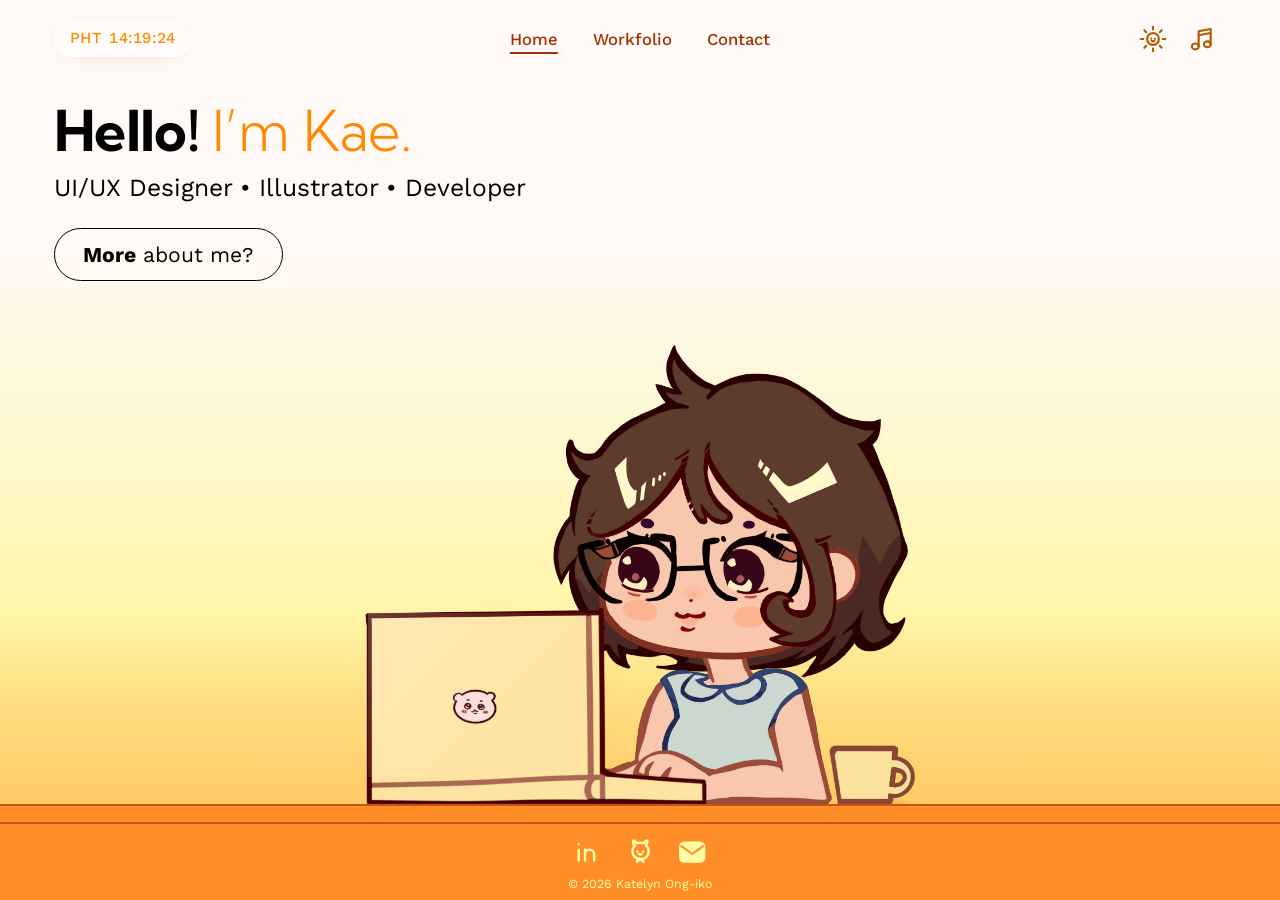
==== index.html @ 73357346 "moved files to main branch" ====
<!DOCTYPE html>
<html lang="en">
<head>
  <meta charset="utf-8">
  <meta name="viewport" content="width=device-width, initial-scale=1, viewport-fit=cover">
  <title>kae's tambayan</title>
  <link rel="icon" href="data:image/svg+xml,%3Csvg xmlns='http://www.w3.org/2000/svg' viewBox='0 0 100 100'%3E%3Ctext y='.9em' font-size='90'%3E☕%3C/text%3E%3C/svg%3E">

  <link rel="preconnect" href="https://fonts.googleapis.com">
  <link rel="preconnect" href="https://fonts.gstatic.com" crossorigin>
  <link href="https://fonts.googleapis.com/css2?family=Kumbh+Sans:wght@300;400;600;700;800&family=Work+Sans:wght@300;400;500;700&display=swap" rel="stylesheet">
  <link rel="stylesheet" href="css/styles.css">

  <!-- Apply the saved (or system) theme and the current page before first paint to avoid a flash. -->
  <script>
    (function () {
      var root = document.documentElement, theme = null;
      try { theme = localStorage.getItem('theme'); } catch (e) {}
      if (!theme) theme = matchMedia('(prefers-color-scheme: dark)').matches ? 'dark' : 'light';
      root.dataset.theme = theme;
      root.dataset.page = location.hash === '#workfolio' ? 'workfolio' : location.hash === '#contact' ? 'contact' : 'home';
      root.classList.add('is-loading');
    })();
  </script>
  <noscript><style>.loader { display: none !important; } html.is-loading { overflow: auto !important; }</style></noscript>
</head>
<body>
  <!-- Loading screen: pure HTML/CSS so it shows instantly; js/loader.js fades it out once the artwork is ready -->
  <div class="loader" role="status" aria-live="polite" aria-label="Loading">
    <div class="loader__cup">
      <span class="loader__steam loader__steam--1"></span><span class="loader__steam loader__steam--2"></span><span class="loader__steam loader__steam--3"></span>
      <img src="imgs/cup.webp" alt="" width="300" height="207" draggable="false">
    </div>
    <p class="loader__text">Brewing Kae’s corner<span class="loader__dots"><i>.</i><i>.</i><i>.</i></span></p>
    <div class="loader__bar"><span></span></div>
  </div>

  <!-- Page backgrounds: cross-faded when the page changes -->
  <div class="bg" aria-hidden="true"><div class="bg__home"></div><div class="bg__work"></div></div>

  <!-- Fixed header: same position on every page, only its colours change -->
  <header class="site-header">
    <div class="tz-pill" role="timer" aria-label="Philippine time">
      <span>PHT</span> <time data-pht-clock>00:00:00</time>
    </div>

    <nav class="nav" aria-label="Primary">
      <a href="#home" data-route="home">Home</a>
      <a href="#workfolio" data-route="workfolio">Workfolio</a>
      <a href="#contact" data-route="contact">Contact</a>
    </nav>

    <div class="controls">
      <button class="icon-button theme-toggle" type="button" aria-label="Switch to dark mode">
        <svg class="icon icon--sun" viewBox="0 0 24 24" aria-hidden="true"><circle cx="12" cy="12" r="4.4"/><path d="M12 2.8v2M12 19.2v2M2.8 12h2M19.2 12h2M5.5 5.5l1.4 1.4M17.1 17.1l1.4 1.4M5.5 18.5l1.4-1.4M17.1 6.9l1.4-1.4"/><path d="M10.6 11.6v.1M13.4 11.6v.1M10.9 13.3q1.1.9 2.2 0"/></svg>
        <svg class="icon icon--moon" viewBox="0 0 24 24" aria-hidden="true"><path d="M19.6 14.6A8.2 8.2 0 0 1 9.4 4.4a8.2 8.2 0 1 0 10.2 10.2z"/><path d="M17.4 4.2v2.4M16.2 5.4h2.4M20.2 8.8v1.6M19.4 9.6H21"/></svg>
      </button>
      <button class="icon-button sound-toggle" type="button" aria-pressed="true" aria-label="Mute sound">
        <svg class="icon icon--sound-on" viewBox="0 0 24 24" aria-hidden="true"><path d="M9.5 17.5V6.2l9-1.7v11"/><ellipse cx="7" cy="17.6" rx="2.6" ry="2.2"/><ellipse cx="16" cy="16" rx="2.6" ry="2.2"/><path d="m9.5 9.2 9-1.7"/></svg>
        <svg class="icon icon--sound-off" viewBox="0 0 24 24" aria-hidden="true"><path d="M9.5 17.5V6.2l9-1.7v11"/><ellipse cx="7" cy="17.6" rx="2.6" ry="2.2"/><ellipse cx="16" cy="16" rx="2.6" ry="2.2"/><path d="m9.5 9.2 9-1.7"/><path d="m3 3.2 18 17.6"/></svg>
      </button>
    </div>
  </header>

  <main>
    <!-- HOME -->
    <section class="view view--home" data-view="home" aria-label="Home">
      <div class="hero-ambient" aria-hidden="true"><div class="hero-ambient__stars"></div></div>

      <div class="hero">
        <h1><strong>Hello!</strong> <span class="hero__name">I’m Kae.</span></h1>
        <p class="hero__subtitle">UI/UX Designer • Illustrator • Developer</p>
        <button class="btn-outline" type="button"><strong>More</strong> about me?</button><!-- opens the popup (js/about.js, text in js/data/about.js) -->
      </div>

      <!-- CONTACT: shares the Home scene. The character slides to the right and the sticky note appears. -->
      <div class="contact">
        <h1 class="contact__title">Let’s Connect!</h1>
        <p class="contact__lead">Say hello or share an idea! Whether it’s feedback, a collaboration, or just a friendly hello, I’d love to hear from you.</p>

        <form class="note" novalidate aria-label="Contact form">
          <span class="note__fold" aria-hidden="true"></span>
          <div class="note__fields">
            <label for="contact-name">Name</label>
            <input id="contact-name" name="name" type="text" placeholder="Your Name" autocomplete="name" maxlength="80" required aria-describedby="err-name">
            <p class="note__error" id="err-name" data-error-for="name" role="alert"></p>

            <label for="contact-email">Email</label>
            <input id="contact-email" name="email" type="email" placeholder="Your Email" autocomplete="email" maxlength="120" required aria-describedby="err-email">
            <p class="note__error" id="err-email" data-error-for="email" role="alert"></p>

            <label for="contact-message">Message</label>
            <textarea id="contact-message" name="message" rows="4" placeholder="Type your message here..." maxlength="2000" required aria-describedby="err-message"></textarea>
            <p class="note__error" id="err-message" data-error-for="message" role="alert"></p>

            <!-- Honeypot: invisible to people; bots fill it in and are rejected on the server -->
            <div class="note__trap" aria-hidden="true"><label>Website <input name="website" type="text" tabindex="-1" autocomplete="off"></label></div>

            <div class="note__captcha" aria-label="CAPTCHA"></div>
            <button class="note__send" type="submit" aria-label="Send message to email"><span>SEND</span></button>
            <p class="note__status" role="status" aria-live="polite"></p>
          </div>
          <div class="note__thanks" role="status">
            <svg class="icon" viewBox="0 0 24 24" aria-hidden="true"><path d="M12 20.5s-7.5-4.4-7.5-10A4.3 4.3 0 0 1 12 7.8a4.3 4.3 0 0 1 7.5 2.7c0 5.6-7.5 10-7.5 10z"/></svg>
            <p><strong>Message sent!</strong><br>Thank you, I’ll get back to you soon.</p>
            <button class="note__again" type="button">Send another</button>
          </div>
        </form>
      </div>

      <div class="stage">
        <!-- Character scene: every layer shares the artwork's coordinate space (--x, --y, --w are % of the scene). -->
        <div class="scene" data-activity="active" data-key="down">
        <img class="layer layer--back-hair" src="imgs/back-hair.webp" alt="" width="1240" height="1182" draggable="false" style="--x:34.132%;--y:0.000%;--w:64.617%">
        <div class="scene__glow" aria-hidden="true"></div>
        <div class="cup-shadow" aria-hidden="true" style="--x:84.367%;--w:15.633%"></div>
        <img class="layer layer--body-typing" src="imgs/body-typing.webp" alt="" width="867" height="588" draggable="false" style="--x:39.760%;--y:63.296%;--w:45.180%">
        <img class="layer layer--body-idle" src="imgs/body-idle.webp" alt="" width="867" height="588" draggable="false" style="--x:39.760%;--y:63.296%;--w:45.180%">
        <img class="layer layer--laptop" src="imgs/laptop.webp" alt="" width="1192" height="687" draggable="false" style="--x:0.000%;--y:57.116%;--w:62.116%">
        <div class="scene__screen" aria-hidden="true"></div>
        <img class="layer layer--cup" src="imgs/cup.webp" alt="" width="300" height="207" draggable="false" style="--x:84.367%;--y:87.079%;--w:15.633%">
        <img class="layer layer--head-base" src="imgs/head-base.webp" alt="" width="908" height="789" draggable="false" style="--x:42.574%;--y:19.288%;--w:47.316%">
        <img class="layer layer--blush" src="imgs/blush.webp" alt="" width="505" height="159" draggable="false" style="--x:46.639%;--y:51.561%;--w:26.316%">
        <img class="layer layer--pupils" src="imgs/pupils.webp" alt="" width="531" height="180" draggable="false" style="--x:45.753%;--y:43.258%;--w:27.671%">
        <img class="layer layer--pupil-cover" src="imgs/pupil-cover.webp" alt="" width="644" height="275" draggable="false" style="--x:44.085%;--y:38.764%;--w:33.559%">
        <img class="layer layer--lower-lash-left" src="imgs/lower-lash-left.webp" alt="" width="114" height="46" draggable="false" style="--x:46.535%;--y:51.873%;--w:5.941%">
        <img class="layer layer--lower-lash-right" src="imgs/lower-lash-right.webp" alt="" width="117" height="42" draggable="false" style="--x:67.379%;--y:52.747%;--w:6.097%">
        <img class="layer layer--eyelash-left" src="imgs/eyelash-left.webp" alt="" width="317" height="159" draggable="false" style="--x:40.177%;--y:40.200%;--w:16.519%">
        <img class="layer layer--eyelash-right" src="imgs/eyelash-right.webp" alt="" width="318" height="158" draggable="false" style="--x:64.148%;--y:40.262%;--w:16.571%">
        <img class="layer layer--glasses" src="imgs/glasses.webp" alt="" width="786" height="248" draggable="false" style="--x:38.562%;--y:40.886%;--w:40.959%">
        <img class="layer layer--nose" src="imgs/nose.webp" alt="" width="13" height="11" draggable="false" style="--x:58.885%;--y:55.243%;--w:0.677%">
        <img class="layer layer--mouth-closed" src="imgs/mouth-closed.webp" alt="" width="113" height="73" draggable="false" style="--x:56.071%;--y:57.990%;--w:5.888%">
        <img class="layer layer--mouth-open" src="imgs/mouth-open.webp" alt="" width="113" height="73" draggable="false" style="--x:56.071%;--y:57.990%;--w:5.888%">
        <img class="layer layer--eyebrows" src="imgs/eyebrows.webp" alt="" width="400" height="37" draggable="false" style="--x:50.026%;--y:37.703%;--w:20.844%">
        <img class="layer layer--bangs" src="imgs/bangs.webp" alt="" width="997" height="826" draggable="false" style="--x:37.467%;--y:14.170%;--w:51.954%">

          <button class="scene__head" type="button" aria-label="Say hi to Kae"></button>
          <button class="scene__sticker" type="button" tabindex="-1" aria-hidden="true"></button><!-- easter egg: the laptop sticker -->
          <div class="bubble" role="status" aria-live="polite"><span class="bubble__text"></span></div>
        </div>
      </div>
    </section>

    <!-- WORKFOLIO -->
    <section class="view view--work" data-view="workfolio" aria-label="Workfolio">
      <div class="work">
        <div class="tools">
          <section class="tools__dev" aria-labelledby="dev-tools-label">
            <h2 class="tools__label" id="dev-tools-label">Dev. Tools:</h2>
            <ul class="keys">
            <li class="key"><img src="imgs/logos/html5.svg" alt="" width="20" height="20"><span>HTML5</span></li>
            <li class="key"><img src="imgs/logos/css3.svg" alt="" width="20" height="20"><span>CSS3</span></li>
            <li class="key"><img src="imgs/logos/javascript.svg" alt="" width="20" height="20"><span>JavaScript</span></li>
            <li class="key"><img src="imgs/logos/python.svg" alt="" width="20" height="20"><span>Python</span></li>
            <li class="key"><img src="imgs/logos/react.svg" alt="" width="20" height="20"><span>React</span></li>
            <li class="key"><img src="imgs/logos/vite.svg" alt="" width="20" height="20"><span>Vite</span></li>
            <li class="key"><img src="imgs/logos/scratch.svg" alt="" width="20" height="20"><span>Scratch</span></li>
            <li class="key"><img src="imgs/logos/supabase.svg" alt="" width="20" height="20"><span>Supabase</span></li>
            <li class="key"><img src="imgs/logos/mongodb.svg" alt="" width="20" height="20"><span>MongoDB</span></li>
            <li class="key"><img src="imgs/logos/claude.svg" alt="" width="20" height="20"><span>Claude AI</span></li>
            <li class="key"><img src="imgs/logos/chatgpt.svg" alt="" width="20" height="20"><span>ChatGPT</span></li>
            <li class="key key--text"><span>Learning More...</span></li>
            </ul>
          </section>

          <section class="tools__creative" aria-labelledby="creative-tools-label">
            <h2 class="tools__label" id="creative-tools-label">Creative Tools:</h2>
            <ul class="tiles">
            <li class="tile"><img src="imgs/logos/figma.svg" alt="Figma" width="32" height="32"></li>
            <li class="tile"><img src="imgs/logos/procreate.svg" alt="Procreate" width="32" height="32"></li>
            <li class="tile"><img src="imgs/logos/canva.svg" alt="Canva" width="32" height="32"></li>
            <li class="tile"><img src="imgs/logos/davinci-resolve.svg" alt="DaVinci Resolve" width="32" height="32"></li>
            <li class="tile"><img src="imgs/logos/affinity.svg" alt="Affinity" width="32" height="32"></li>
            </ul>
          </section>
        </div>

        <div class="rule" aria-hidden="true"></div>

        <!-- Project cards come from js/data/projects.js (edit that file, not this one). Cards auto-cycle (js/carousel.js),
             which pauses while a popup is open (<html data-project-open>). -->
        <section class="showcase" aria-labelledby="development-title">
          <h2 class="showcase__title" id="development-title">Development</h2>

          <div class="carousel" role="group" aria-roledescription="carousel" aria-label="Development projects">
            <button class="carousel__arrow carousel__arrow--prev" type="button" aria-label="Previous project">
              <svg class="icon" viewBox="0 0 24 24" aria-hidden="true"><circle cx="12" cy="12" r="10"/><path d="m13.6 8.6-3.4 3.4 3.4 3.4"/></svg>
            </button>
            <div class="carousel__viewport">
              <ul class="carousel__track"><!-- cards are rendered from js/data/projects.js --></ul>
            </div>
            <button class="carousel__arrow carousel__arrow--next" type="button" aria-label="Next project">
              <svg class="icon" viewBox="0 0 24 24" aria-hidden="true"><circle cx="12" cy="12" r="10"/><path d="m10.4 8.6 3.4 3.4-3.4 3.4"/></svg>
            </button>
          </div>
        </section>

        <!-- CERTIFICATES: names are plain links (no popups). Edit js/data/certificates.js -->
        <section class="certs" aria-labelledby="certs-title">
          <h2 class="visually-hidden" id="certs-title">Certificates</h2>
          <div class="certs__row">
            <button class="certs__toggle" type="button" aria-expanded="false" aria-controls="certs-panel">View Certificates</button>
          </div>
          <div class="certs__panel" id="certs-panel"><div class="certs__inner"><ul class="certs__list"></ul></div></div>
        </section>
      </div>
    </section>
  </main>

  <!-- Fixed footer: same position on every page; on Home it carries the "desk" the scene sits on -->
  <footer class="site-footer">
    <div class="social">
      <!-- TODO: replace the two "#" with your real LinkedIn and GitHub URLs. -->
      <a href="#" aria-label="LinkedIn"><svg class="icon" viewBox="0 0 24 24"><path d="M4.5 10v8.6M4.5 5.7v.1M9.5 18.6V10M9.5 13.6a3.6 3.6 0 0 1 7.2 0v5"/></svg></a>
      <a href="#" aria-label="GitHub"><svg class="icon" viewBox="0 0 24 24"><path d="M7.2 6.8 6.4 3.4c-.1-.5.5-.7.8-.4l2.3 1.9a9.4 9.4 0 0 1 5 0L16.800 3c.3-.3.9-.1.8.4l-.8 3.400c1.200 1.100 1.900 2.700 1.900 4.400 0 3.900-2.700 6.200-6.400 6.200s-6.400-2.300-6.400-6.200c0-1.700.7-3.300 2-4.400z"/><path d="M9.700 11.400v.1M14.300 11.400v.1M11 13.400q1 .8 2 0M9.500 19.800c0-1 1-1.600 2.500-1.600s2.500.6 2.500 1.600"/></svg></a>
      <a href="mailto:kmongiko.dev@gmail.com" aria-label="Email"><svg class="icon icon--mail" viewBox="0 0 24 24"><rect x="2.6" y="4.6" width="18.8" height="14.8" rx="3.2"/><path d="m3.4 7.2 8.6 6.2 8.6-6.2"/></svg></a>
    </div>
    <small>© 2026 Katelyn Ong-iko</small>
  </footer>

  <script type="module" src="js/main.js"></script>
</body>
</html>
---- css/styles.css ----
/* ==========================================================================
   Kae's portfolio — two pages (Home, Workfolio) behind one fixed header/footer.
   1. Tokens & themes   2. Base   3. Backgrounds   4. Header   5. Footer   6. Views
   7. Home   8. Character scene   9. Speech bubble   10. Workfolio   11. Cursor highlight
   12. Motion preferences   13. Loading screen   14. Contact   15. Popup windows   16. Project popup / About
   17. Project hover preview   18. Certificates
   ========================================================================== */

/* 1. Tokens & themes ------------------------------------------------------ */
/* Dark mode is the light palette inverted (255 − channel) for UI colours only; sprites/logos are never inverted. */
:root {
  /* Palette (sampled from the Figma) */
  --ink: #000000;
  --accent: #ff8800;
  --nav: #a33100;
  --muted: #a33100;
  --icon-ink: #b05a00;
  --brand: #ff8d28;       /* header (Workfolio), footer (Home) and the desk */
  --brand-edge: #c6540f;  /* outline of the desk */
  --brand-ink: #fffca5;   /* light text/icons on --brand */
  --on-brand: #ffffff;
  --surface: #ffffff;     /* Workfolio page + footer */
  --grad-1: #ffffff; --grad-2: #fffee2; --grad-3: #fffdc5; --grad-4: #fffcab; --grad-5: #ffe483; --grad-6: #ffcd62;
  --rule: #ffc37f;
  --tile: #e6e6e6;        /* creative-tool tiles stay light in both themes, like images */

  /* Glass pill, keyboard keys */
  --pill-bg: rgba(255, 255, 255, 0.38);
  --pill-line: rgba(255, 255, 255, 0.78);
  --pill-shadow: rgba(255, 141, 40, 0.22);
  --key-face: #ffd7a9;
  --key-edge: #c9a37a;
  --key-ink: #3b2a1a;

  /* Speech bubble, effects */
  --bubble-bg: #fff8dc;
  --bubble-ink: #4a1a08;
  --bubble-line: #7a2a12;
  --shadow: rgba(74, 26, 8, 0.55);
  --laptop-glow: rgba(255, 205, 100, 0.6);
  --ui-glow: rgba(255, 136, 0, 0.55);
  --spring: cubic-bezier(0.34, 1.56, 0.64, 1);

  /* Layout: header and footer are fixed and keep these sizes on every page */
  --gutter: clamp(1rem, 4.2vw, 3.5rem);
  --header-h: 4.9rem;
  --footer-h: 4.75rem;
  --desk-h: 1.25rem;
  --scallop-w: clamp(3.5rem, 12.5vw, 11rem);
  --scallop-h: calc(var(--scallop-w) * 0.13);

  /* Time-of-day atmosphere — set per [data-period] by js/background.js */
  --star-strength: 0.8;
  --tint: transparent;
  --laptop-glow-boost: 1;

  /* Page-dependent colours (Home values; Workfolio overrides below). Components only transition on these. */
  --header-bg: transparent;
  --header-ink: var(--nav);
  --controls-ink: var(--icon-ink);
  --pill-ink: var(--accent);
  --footer-bg: var(--brand);
  --footer-ink: var(--brand-ink);
  --scallop-opacity: 0;
  --desk-opacity: 1;

  /* Sparkles (Home/Contact background): light, soft colours in Light mode */
  --spark-1: #ffd36b; --spark-2: #ffb8d2; --spark-3: #ffc98a; --spark-4: #fff0a8;

  /* Popup windows + sticky note */
  --win-bg: #ffffff;
  --win-ink: #1d1208;
  --win-muted: #6b5a49;
  --win-line: #ffb04a;
  --win-placeholder: #d9d9d9;
  --note-bg: #ffe48a;
  --note-fold: #ffc94d;
  --field-bg: #ffffff;
  --field-ink: #2b1a08;
  --field-hint: #b07a3f;
  --error: #b3261e;

  color-scheme: light;
}

:root[data-page="workfolio"] {
  --header-bg: var(--brand);
  --header-ink: var(--on-brand);
  --controls-ink: var(--brand-ink);
  --pill-ink: var(--brand-ink);
  --pill-bg: rgba(255, 255, 255, 0.16);
  --pill-line: rgba(255, 252, 165, 0.75);
  --pill-shadow: rgba(160, 70, 0, 0.18);
  --footer-bg: var(--surface);
  --footer-ink: var(--brand);
  --scallop-opacity: 1;
  --desk-opacity: 0;
}

:root[data-theme="dark"] {
  --ink: #ffffff;
  --accent: #0077ff;
  --nav: #5cceff;
  --muted: #5cceff;
  --icon-ink: #4fa5ff;
  --brand: #0072d7;
  --brand-edge: #39abf0;
  --brand-ink: #00035a;
  --on-brand: #000000;
  --surface: #000000;
  --grad-1: #000000; --grad-2: #00011d; --grad-3: #00023a; --grad-4: #000354; --grad-5: #001b7c; --grad-6: #00329d;
  --rule: #003c80;
  --pill-bg: rgba(0, 0, 0, 0.32);
  --pill-line: rgba(255, 255, 255, 0.26);
  --pill-shadow: rgba(0, 0, 0, 0.35);
  --key-face: #002856;
  --key-edge: #365c85;
  --key-ink: #c4d5e5;
  --bubble-bg: #0007a3;
  --bubble-ink: #b5e5f7;
  --bubble-line: #85d5ed;
  --shadow: rgba(0, 0, 0, 0.6);
  --ui-glow: rgba(0, 119, 255, 0.65);
  /* Dark mode keeps the original sparkle colours */
  --spark-1: #ff6ec7; --spark-2: #b45cff; --spark-3: #ff9a1f; --spark-4: #7a5cff;
  --win-bg: #070a24;
  --win-ink: #eaf1ff;
  --win-muted: #9db4de;
  --win-line: #2a4fa8;
  --win-placeholder: #1a2350;
  --note-bg: #0c2c8f;
  --note-fold: #1c4bd0;
  --field-bg: #050723;
  --field-ink: #e6f0ff;
  --field-hint: #7f9ad1;
  --error: #ff8f86;
  color-scheme: dark;
}

:root[data-period="dawn"] { --tint: rgba(255, 170, 140, 0.07); }
:root[data-period="dusk"] { --tint: rgba(255, 110, 90, 0.06); --star-strength: 0.8; --laptop-glow-boost: 1.15; }
:root[data-period="night"] { --tint: rgba(150, 100, 220, 0.04); --star-strength: 1; --laptop-glow-boost: 1.3; }

/* 2. Base ----------------------------------------------------------------- */
*, *::before, *::after { box-sizing: border-box; }

body {
  margin: 0;
  min-height: 100vh;
  min-height: 100dvh;
  background: var(--surface);
  color: var(--ink);
  font: 400 1rem/1.4 "Work Sans", system-ui, -apple-system, "Segoe UI", Roboto, sans-serif;
  overflow-x: hidden;
  transition: background-color 0.6s, color 0.6s;
}

a { color: inherit; text-decoration: none; }
:focus-visible { outline: 3px solid var(--accent); outline-offset: 4px; border-radius: 6px; }
h1, h2, h3, p, ul { margin: 0; }
ul { padding: 0; list-style: none; }
.icon { fill: none; stroke: currentColor; stroke-linecap: round; stroke-linejoin: round; }

/* 3. Backgrounds ---------------------------------------------------------- */
/* Two fixed layers cross-fade between pages: the Home gradient and the plain Workfolio surface. */
.bg { position: fixed; inset: 0; z-index: -1; pointer-events: none; }
.bg__home, .bg__work { position: absolute; inset: 0; transition: opacity 0.6s ease; }
.bg__home {
  background: linear-gradient(to bottom,
    var(--grad-1) 0%, var(--grad-1) 26%, var(--grad-2) 42%, var(--grad-3) 56%,
    var(--grad-4) 68%, var(--grad-5) 77%, var(--grad-6) calc(100% - var(--footer-h) - var(--desk-h)), var(--grad-6) 100%);
}
.bg__home::after { content: ""; position: absolute; inset: 0; background: var(--tint); opacity: 0; transition: opacity 1.2s ease; }
:root[data-period] .bg__home::after { opacity: 1; }
.bg__work { background: var(--surface); opacity: 0; }
:root[data-page="workfolio"] .bg__home { opacity: 0; }
:root[data-page="workfolio"] .bg__work { opacity: 1; }

/* 4. Header (fixed) -------------------------------------------------------- */
.site-header {
  position: fixed;
  top: 0;
  left: 0;
  right: 0;
  z-index: 30;
  height: var(--header-h);
  display: grid;
  grid-template-columns: minmax(0, 1fr) auto minmax(0, 1fr);
  align-items: center;                 /* pill, nav and controls share one centre line */
  column-gap: clamp(0.4rem, 1.6vw, 1.5rem);
  padding: 0 var(--gutter);
  background-color: var(--header-bg);
  color: var(--header-ink);
  transition: background-color 0.6s ease, color 0.6s ease;
}
.site-header::after { /* the scalloped lower edge, only on Workfolio */
  content: "";
  position: absolute;
  left: 0;
  right: 0;
  top: calc(100% - 1px);
  height: var(--scallop-h);
  background: radial-gradient(ellipse 50% 100% at 50% 0, var(--brand) 96%, transparent 100%) 0 0 / var(--scallop-w) 100% repeat-x;
  opacity: var(--scallop-opacity);
  transition: opacity 0.6s ease;
  pointer-events: none;
}

/* Glass pill with Philippine time */
.tz-pill {
  justify-self: start;
  display: inline-flex;
  align-items: center;
  gap: 0.45rem;
  min-height: 2.25rem;
  max-width: 100%;
  padding: 0.25rem clamp(0.65rem, 1.2vw, 1rem);
  border: 1px solid var(--pill-line);
  border-radius: 999px;
  background: var(--pill-bg);
  -webkit-backdrop-filter: blur(12px) saturate(1.5);
  backdrop-filter: blur(12px) saturate(1.5);
  box-shadow: 0 6px 18px -8px var(--pill-shadow), inset 0 1px 0 rgba(255, 255, 255, 0.55);
  color: var(--pill-ink);
  font-size: clamp(0.85rem, 1.2vw, 1.05rem);
  font-weight: 500;
  letter-spacing: 0.02em;
  white-space: nowrap;
  user-select: none;
  -webkit-user-select: none;
  transition: background-color 0.6s, border-color 0.6s, color 0.6s, box-shadow 0.6s;
}
.tz-pill time { font-variant-numeric: tabular-nums; }

.nav { display: flex; justify-content: center; min-width: 0; }
.nav a, .nav__soon {
  display: inline-flex;
  align-items: center;
  min-height: 2.75rem;
  padding: 0 clamp(0.6rem, 1.6vw, 1.1rem);
  font-size: clamp(0.95rem, 1.3vw, 1.2rem);
  font-weight: 500;
  white-space: nowrap;
  text-decoration: underline 2px transparent;
  text-underline-offset: 0.4em;
}
.nav a[aria-current="page"] { text-decoration-color: currentColor; }
.nav__soon { cursor: default; user-select: none; -webkit-user-select: none; } /* "Contact": not clickable yet */

.controls { justify-self: end; display: flex; gap: 0.1rem; }
.controls .icon-button { flex: none; }
.icon-button {
  display: grid;
  place-items: center;
  width: 3rem;
  height: 3rem;
  padding: 0;
  border: 0;
  border-radius: 50%;
  background: none;
  color: var(--controls-ink);
  cursor: pointer;
  transition: color 0.6s ease;
}
.icon-button .icon { width: 2rem; height: 2rem; stroke-width: 1.6; transition: transform 0.4s var(--spring); }

/* Springy hover / press feedback shared by every button-like control. */
.nav a, .icon-button, .social a, .carousel__arrow {
  transition: transform 0.4s var(--spring), filter 0.25s, text-shadow 0.25s, text-decoration-color 0.2s; /* colour is inherited from the header/footer, which transition it */
}
.icon-button { transition: transform 0.4s var(--spring), filter 0.25s, color 0.6s ease; }
.nav a:focus-visible { text-shadow: 0 0 12px var(--ui-glow); }
.icon-button:focus-visible, .social a:focus-visible, .carousel__arrow:focus-visible { filter: drop-shadow(0 0 6px var(--ui-glow)); }
@media (hover: hover) {
  .nav a:hover { transform: translateY(-2px) scale(1.06); text-shadow: 0 0 12px var(--ui-glow); }
  .nav a:not([aria-current]):hover { text-decoration-color: currentColor; }
  .icon-button:hover, .social a:hover, .carousel__arrow:hover { transform: translateY(-3px) scale(1.1); filter: drop-shadow(0 0 6px var(--ui-glow)); }
  .theme-toggle:hover .icon { transform: rotate(18deg); }
}
.nav a:active, .icon-button:active, .social a:active, .carousel__arrow:active { transform: scale(0.92); } /* after hover so a press wins */

.theme-toggle .icon--moon,
.sound-toggle .icon--sound-off,
:root[data-theme="dark"] .theme-toggle .icon--sun,
.sound-toggle[aria-pressed="false"] .icon--sound-on { display: none; }
:root[data-theme="dark"] .theme-toggle .icon--moon,
.sound-toggle[aria-pressed="false"] .icon--sound-off { display: block; }

/* Small screens: pill + controls on one row, nav on the row below (rows have fixed, comfortable heights). */
@media (max-width: 719px) {
  :root { --header-h: 6.4rem; }
  .site-header {
    grid-template-columns: minmax(0, 1fr) auto;
    grid-template-rows: 3rem 2.6rem;
    grid-template-areas: "pill controls" "nav nav";
    align-content: center;
    row-gap: 0.1rem;
  }
  .tz-pill { grid-area: pill; }
  .controls { grid-area: controls; }
  .nav { grid-area: nav; }
  .nav a { min-height: 2.6rem; padding: 0 clamp(0.8rem, 4vw, 1.4rem); }
}
@media (max-width: 380px) {
  .icon-button { width: 2.6rem; height: 2.6rem; }
  .icon-button .icon { width: 1.75rem; height: 1.75rem; }
  .tz-pill { gap: 0.3rem; font-size: 0.8rem; }
}

/* 5. Footer (fixed) -------------------------------------------------------- */
.site-footer {
  position: fixed;
  left: 0;
  right: 0;
  bottom: 0;
  z-index: 30;
  height: var(--footer-h);
  display: flex;
  flex-direction: column;
  align-items: center;
  justify-content: center;
  background-color: var(--footer-bg);
  color: var(--footer-ink);
  transition: background-color 0.6s ease, color 0.6s ease;
}
.site-footer::before { /* the desk the Home scene sits on: fades out on Workfolio */
  content: "";
  position: absolute;
  left: 0;
  right: 0;
  bottom: 100%;
  height: var(--desk-h);
  background: var(--brand);
  border-block: 2px solid var(--brand-edge);
  opacity: var(--desk-opacity);
  transition: opacity 0.6s ease;
  pointer-events: none;
}
.social { display: flex; gap: 0.5rem; }
.social a { display: grid; place-items: center; width: 2.75rem; height: 2.75rem; border-radius: 50%; }
.social .icon { width: 1.9rem; height: 1.9rem; stroke-width: 2; }
.icon--mail rect { fill: currentColor; }
.icon--mail path { stroke: var(--footer-bg); stroke-width: 1.6; transition: stroke 0.6s ease; }
.site-footer small { padding: 0 1rem; font-size: 0.78rem; line-height: 1.5; }

/* 6. Views ---------------------------------------------------------------- */
.view { display: none; min-height: 100vh; min-height: 100dvh; }
:root[data-page="home"] .view--home,
:root[data-page="contact"] .view--home { display: grid; }
:root[data-page="workfolio"] .view--work { display: block; }
.view { animation: view-in 0.5s ease both; }
@keyframes view-in { from { opacity: 0; transform: translateY(0.5rem); } }

/* 7. Home ------------------------------------------------------------------ */
/* The text sits top-left, the scene is centred on the desk (bottom edge of the content area). */
.view--home {
  position: relative;
  grid-template: minmax(min-content, 1fr) / minmax(0, 1fr);
  padding: calc(var(--header-h) + clamp(0.75rem, 1.6vw, 2.25rem)) var(--gutter) calc(var(--footer-h) + var(--desk-h));
  --scene-w: min(43vw, calc((100dvh - var(--header-h) - var(--footer-h) - var(--desk-h) - 1rem) * 1.198), 70rem);
}

.hero-ambient { position: absolute; inset: 0; overflow: hidden; pointer-events: none; opacity: 0; transition: opacity 1.2s ease; }
.hero-ambient.is-ready { opacity: 1; }
.hero-ambient__stars { position: absolute; inset: 0; }

.hero { grid-area: 1 / 1; align-self: start; justify-self: start; position: relative; z-index: 2; }
.hero h1 { font-family: "Kumbh Sans", "Work Sans", system-ui, sans-serif; font-size: clamp(2.2rem, 4.4vw, 4.75rem); line-height: 1.12; letter-spacing: -0.01em; }
.hero h1 strong { font-weight: 700; }
.hero__name { color: var(--accent); font-weight: 300; }
:root[data-page="contact"] .hero { display: none; }
.hero__subtitle { margin-top: 0.35em; font-size: clamp(1.1rem, 1.925vw, 1.65rem); } /* +10% */

.btn-outline { /* "More about me?": not clickable yet */
  display: inline-block;
  margin-top: clamp(0.9rem, 1.8vw, 1.6rem);
  padding: 0.5em 1.35em;
  border: 1.5px solid var(--ink);
  border-radius: 999px;
  background: none;
  color: var(--ink);
  font: inherit;
  font-size: clamp(1.045rem, 1.65vw, 1.375rem); /* +10% */
  cursor: pointer;
  transition: transform 0.4s var(--spring), background-color 0.25s, color 0.25s, box-shadow 0.25s;
}
.btn-outline strong { font-weight: 700; }
@media (hover: hover) { .btn-outline:hover { transform: translateY(-2px) scale(1.04); background: color-mix(in srgb, var(--accent) 12%, transparent); box-shadow: 0 6px 16px -8px var(--ui-glow); } }
.btn-outline:active { transform: scale(0.96); }

.stage {
  grid-area: 1 / 1; align-self: end; justify-self: center; position: relative; z-index: 40; width: var(--scene-w);
  /* On Contact the character glides to the right edge (the sticky note takes the left). Slow-in, long soft landing. */
  transition: transform 1.15s cubic-bezier(0.22, 0.9, 0.28, 1);
  will-change: transform;
}
:root[data-page="contact"] .stage { transform: translate3d(calc((100vw - 2 * var(--gutter) - var(--scene-w)) / 2), 0, 0); }

.hero-ambient .star {
  position: absolute;
  left: var(--x);
  top: var(--y);
  width: var(--size);
  height: var(--size);
  background: var(--color);
  opacity: 0;
  animation: star-float var(--duration) ease-in-out var(--delay) infinite alternate; /* one animation: fade + drift */
  /* Hover reaction uses the separate translate/scale properties so it never fights the drift animation. */
  transition: translate 0.8s cubic-bezier(0.2, 0.8, 0.2, 1), scale 0.8s cubic-bezier(0.2, 0.8, 0.2, 1), filter 0.5s;
}
:root:not([data-theme="dark"]) .hero-ambient .star { filter: drop-shadow(0 0 2.5px rgba(255, 160, 40, 0.65)); } /* keeps pale sparkles visible on the light gradient */
.hero-ambient .star.is-excited { filter: drop-shadow(0 0 7px var(--color)); }
.star--spark { /* a crisp "+" */
  background:
    linear-gradient(var(--color), var(--color)) center / 100% 2px no-repeat,
    linear-gradient(var(--color), var(--color)) center / 2px 100% no-repeat !important;
}
@keyframes star-float {
  0% { opacity: 0.08; transform: translate3d(0, 0, 0); }
  50% { opacity: calc(var(--peak) * var(--star-strength)); transform: translate3d(calc(var(--dx) * 0.5), calc(var(--dy) * 0.5), 0); }
  100% { opacity: 0.08; transform: translate3d(var(--dx), var(--dy), 0); }
}

@media (max-width: 760px) {
  .view--home {
    grid-template: minmax(0, 1fr) auto / minmax(0, 1fr);
    --scene-w: clamp(15rem, min(92vw, calc((100dvh - 28rem) * 1.198)), 34rem);
  }
  .hero { align-self: center; justify-self: center; text-align: center; padding-block: 1rem; }
  .stage { grid-row: 2; margin-top: 3.5rem; } /* room for the speech bubble above the head */
  :root[data-page="contact"] .stage { transform: none; }
}

/* 8. Character scene ------------------------------------------------------ */
.scene {
  position: relative;
  width: 100%;
  aspect-ratio: 1919 / 1602; /* the cropped artwork canvas */
  container-type: inline-size;
  user-select: none;
  -webkit-user-select: none;
  -webkit-tap-highlight-color: transparent;
}

.layer {
  position: absolute;
  left: var(--x);
  top: var(--y);
  width: var(--w);
  height: auto;
  display: block;
  pointer-events: none;
}

/* Body: the typing (key-down) frame always sits underneath; the other frame shows between key presses
   (data-key="up", toggled at random intervals by js/character.js, so she keeps typing even when the cursor is idle). */
.layer--body-idle { opacity: 0; transition: opacity 0.06s linear; }
.scene[data-key="up"] .layer--body-idle { opacity: 1; }

.layer--pupils { will-change: transform, scale; transform-origin: 50% 35%; } /* moved by js/character.js; scaled to blink */

.layer--mouth-open { opacity: 0; }
.scene.is-talking .layer--mouth-open { opacity: 1; }
.scene.is-talking .layer--mouth-closed { opacity: 0; }

/* The laptop is the top-most layer of the scene (above the avatar, the cup and every other element).
   Its screen-light film stays directly above it, and all layers have pointer-events: none, so clicks still reach
   the avatar, the sticker and the cup underneath. */
.layer--laptop { z-index: 100; }
.scene__screen { z-index: 101; }

/* Draggable cup (physics in js/cup.js). touch-action only affects touches that start on the cup. */
.layer--cup {
  z-index: 102; /* above the laptop (100) and its screen light (101) */
  pointer-events: auto;
  touch-action: none;
  cursor: grab;
  -webkit-touch-callout: none;
  -webkit-user-drag: none;
}
.layer--cup.is-dragging { cursor: grabbing; }

/* Faint laptop-screen glow: a halo behind the laptop plus a light film on the screen.
   Slightly brighter while the cursor is active. */
.scene__glow {
  position: absolute;
  left: -9%;
  top: 46%;
  width: 66%;
  height: 64%;
  border-radius: 50%;
  background: radial-gradient(closest-side, var(--laptop-glow), transparent 72%);
  opacity: calc(0.6 * var(--laptop-glow-boost));
  transition: opacity 0.6s ease;
  pointer-events: none;
}
.scene[data-activity="active"] .scene__glow { opacity: calc(0.78 * var(--laptop-glow-boost)); }

.scene__screen {
  position: absolute;
  left: 0.6%;
  top: 58.4%;
  width: 42%;
  height: 35.6%;
  background: linear-gradient(135deg, rgba(255, 255, 235, 0.55), rgba(255, 255, 235, 0) 70%);
  mix-blend-mode: screen;
  opacity: 0.3;
  transition: opacity 0.6s ease;
  pointer-events: none;
}
.scene[data-activity="active"] .scene__screen { opacity: 0.4; }

/* Soft contact shadow on the floor under the cup; js/cup.js sets its transform/opacity from the cup's height. */
.cup-shadow {
  position: absolute;
  left: calc(var(--x) - var(--w) * 0.06);
  width: calc(var(--w) * 1.12);
  top: 98.4%;
  height: 4.2%;
  border-radius: 50%;
  background: radial-gradient(closest-side, var(--shadow), transparent);
  opacity: 0.5;
  will-change: transform, opacity;
  pointer-events: none;
}

/* Click target over the head (the avatar). */
.scene__head {
  position: absolute;
  left: 42.6%;
  top: 19.3%;
  width: 47.3%;
  height: 49.3%;
  z-index: 5;
  padding: 0;
  border: 0;
  border-radius: 48%;
  background: none;
  cursor: pointer;
}

/* Hidden easter egg: tap the pig sticker on the laptop. */
.scene__sticker {
  position: absolute;
  left: 13%;
  top: 71.5%;
  width: 14%;
  height: 14%;
  z-index: 5;
  padding: 0;
  border: 0;
  background: none;
  cursor: default;
}

/* 9. Speech bubble -------------------------------------------------------- */
/* To the right of the head (above it on small screens, where there is no room beside the scene). */
.bubble {
  position: absolute;
  left: 95%;
  top: 25%; /* was 12%: lowered by 13% of the scene height */
  z-index: 120;
  width: 42%;
  min-width: 8.5rem;
  padding: 0.7em 0.9em;
  border: 0.2em solid var(--bubble-line);
  border-radius: 1.1em;
  background: var(--bubble-bg);
  color: var(--bubble-ink);
  font-size: max(0.8rem, 2.7cqw);
  font-weight: 500;
  line-height: 1.3;
  pointer-events: none;
  opacity: 0;
  transform: scale(0.85) translateY(0.4em);
  transform-origin: 0 100%;
  transition: opacity 0.18s, transform 0.22s cubic-bezier(0.3, 1.5, 0.5, 1);
}
.bubble.is-visible { opacity: 1; transform: none; }

.bubble::after { /* tail pointing back at the head */
  content: "";
  position: absolute;
  left: -0.62em;
  bottom: 1.1em;
  width: 0.9em;
  height: 0.9em;
  border: solid var(--bubble-line);
  border-width: 0 0 0.2em 0.2em;
  border-radius: 0 0 0 0.2em;
  background: var(--bubble-bg);
  transform: rotate(45deg) skew(8deg, 8deg);
}

@media (max-width: 760px) {
  .bubble { left: auto; right: 0; top: -14%; width: 62%; transform-origin: 80% 100%; } /* was -27%: 13% lower */
  .bubble::after {
    left: auto;
    right: 20%;
    bottom: -0.62em;
    border-width: 0 0.2em 0.2em 0;
    border-radius: 0 0 0.2em 0;
  }
}
/* On Contact the character sits at the right edge, so the bubble goes above her head instead of to the side. */
:root[data-page="contact"] .bubble { left: auto; right: 30%; top: -9%; width: 62%; transform-origin: 80% 100%; }
:root[data-page="contact"] .bubble::after { left: auto; right: 20%; bottom: -0.62em; border-width: 0 0.2em 0.2em 0; border-radius: 0 0 0.2em 0; }

/* 10. Workfolio ------------------------------------------------------------ */
.view--work { padding: calc(var(--header-h) + var(--scallop-h) + clamp(1rem, 2.4vw, 2rem)) var(--gutter) calc(var(--footer-h) + 1.5rem); }
.work { width: min(100%, 84.5vw, 88rem); margin-inline: auto; }
@media (max-width: 760px) { .work { width: 100%; } }

.tools { display: grid; grid-template-columns: minmax(0, 1fr) auto; gap: 1rem clamp(1.5rem, 4vw, 3.5rem); align-items: start; }
.tools__label { font-size: clamp(0.8rem, 1.05vw, 0.95rem); font-weight: 500; letter-spacing: 0.04em; text-transform: uppercase; }
.tools__dev { display: flex; align-items: flex-start; gap: 0.9rem; }
.tools__dev .tools__label { padding-top: 0.6rem; white-space: nowrap; }
.tools__creative .tools__label { margin-bottom: 0.55rem; }

/* Dev tools: keyboard keys that press down when hovered (sound + touch handled by js/keys.js) */
.keys { flex: 1 1 0; min-width: 0; display: flex; flex-wrap: wrap; gap: 0.6rem 0.4rem; padding: 0 0 0.2rem; }
.key {
  display: inline-flex;
  align-items: center;
  gap: 0.5rem;
  min-height: 2.4rem;
  padding: 0.3rem 0.8rem 0.3rem 0.45rem;
  border-radius: 0.5rem;
  background: var(--key-face);
  color: var(--key-ink);
  font-size: clamp(0.82rem, 1.05vw, 0.95rem);
  font-weight: 500;
  white-space: nowrap;
  box-shadow: 0 3px 0 var(--key-edge), 0 7px 10px -6px rgba(0, 0, 0, 0.3);
  transition: transform 0.07s ease-out, box-shadow 0.07s ease-out, background-color 0.6s, color 0.6s;
  user-select: none;
  -webkit-user-select: none;
  -webkit-tap-highlight-color: transparent;
}
.key img { box-sizing: content-box; width: 1.2rem; height: 1.2rem; padding: 0.15rem; border-radius: 0.35rem; background: #fff; }
.key--text { padding-left: 0.95rem; }
.key.is-pressed { transform: translateY(3px); box-shadow: 0 0 0 var(--key-edge), 0 3px 5px -4px rgba(0, 0, 0, 0.35); }
@media (hover: hover) {
  .key:hover { transform: translateY(3px); box-shadow: 0 0 0 var(--key-edge), 0 3px 5px -4px rgba(0, 0, 0, 0.35); }
}

/* Creative tools: logos only */
.tiles { display: flex; gap: 0.45rem; }
.tile { display: grid; place-items: center; width: clamp(2.6rem, 3.8vw, 3.4rem); aspect-ratio: 1; border-radius: 0.4rem; background: var(--tile); transition: transform 0.4s var(--spring); }
.tile img { width: 62%; height: 62%; object-fit: contain; }
@media (hover: hover) { .tile:hover { transform: translateY(-3px) scale(1.06); } }

.rule { height: 1px; margin: clamp(1.1rem, 2.2vw, 1.75rem) 0 clamp(0.9rem, 1.6vw, 1.25rem); background: linear-gradient(90deg, color-mix(in srgb, var(--rule) 0%, transparent), var(--rule) 92%); }
.showcase__title { margin-bottom: 0.8rem; font-size: clamp(1.15rem, 1.7vw, 1.6rem); font-weight: 700; letter-spacing: 0.03em; text-transform: uppercase; }

/* Carousel (js/carousel.js): all cards live in one flex track that slides by one card at a time */
.carousel { --visible: 3; --gap: clamp(0.6rem, 1.3vw, 1.1rem); position: relative; }
.carousel__viewport { overflow: hidden; padding-bottom: 0.5rem; margin-bottom: -0.5rem; }
.carousel__track { display: flex; gap: var(--gap); will-change: transform; }
.carousel__item { flex: 0 0 calc((100% - (var(--visible) - 1) * var(--gap)) / var(--visible)); min-width: 0; }

.carousel__arrow {
  position: absolute;
  top: 50%;
  z-index: 2;
  display: grid;
  place-items: center;
  width: 2.75rem;
  height: 2.75rem;
  margin-top: -1.375rem;
  padding: 0;
  border: 0;
  background: none;
  color: var(--accent);
  cursor: pointer;
}
.carousel__arrow .icon { width: 1.9rem; height: 1.9rem; stroke-width: 1.5; }
.carousel__arrow--prev { left: -3.2rem; }
.carousel__arrow--next { right: -3.2rem; }

@media (max-width: 1099px) { .carousel { --visible: 2; } }
@media (max-width: 639px) { .carousel { --visible: 1; } }
@media (max-width: 760px) { /* no room for arrows in the margins: overlay them on the cards */
  .carousel__arrow { width: 2.75rem; height: 2.75rem; border-radius: 50%; background: rgba(255, 255, 255, 0.82); color: #ff8800; box-shadow: 0 4px 12px -4px rgba(0, 0, 0, 0.3); }
  .carousel__arrow--prev { left: 0.4rem; }
  .carousel__arrow--next { right: 0.4rem; }
}

/* Cards keep the Figma proportions; thumbnails are image-like surfaces, so they are the same in both themes. */
.card { position: relative; container-type: inline-size; aspect-ratio: 1.375; overflow: hidden; border-radius: 0.5rem; box-shadow: 0 12px 24px -16px rgba(0, 0, 0, 0.45); cursor: pointer; transition: transform 0.35s var(--spring), box-shadow 0.3s; -webkit-tap-highlight-color: transparent; }
.card:focus-visible { outline: 3px solid var(--accent); outline-offset: 3px; }
.card:active { transform: scale(0.985); }
.card__thumb { position: absolute; inset: 0; display: grid; place-items: center; padding-bottom: 18%; background: linear-gradient(135deg, var(--thumb-a), var(--thumb-b)); }
.card__thumb .icon { box-sizing: content-box; width: 14cqw; height: 14cqw; padding: 4cqw; border-radius: 50%; background: rgba(255, 255, 255, 0.55); color: #a33100; stroke-width: 1.6; }
.card__thumb--sun { --thumb-a: #fff0a0; --thumb-b: #ffc785; }
.card__thumb--bloom { --thumb-a: #ffd9a8; --thumb-b: #ffb3d9; }
.card__thumb--dusk { --thumb-a: #e3c9ff; --thumb-b: #ffc2e2; }
.card__caption {
  position: absolute;
  left: 0;
  right: 0;
  bottom: 0;
  display: flex;
  flex-direction: column;
  gap: 0.25rem;
  padding: 0.65rem 0.85rem 0.75rem;
  background: rgba(255, 255, 255, 0.78);
  -webkit-backdrop-filter: blur(8px);
  backdrop-filter: blur(8px);
  color: #3b2a1a;
}
.card__title { font-size: clamp(0.9rem, 5.2cqw, 1.15rem); font-weight: 700; line-height: 1.2; }
.card__tags { display: flex; flex-wrap: wrap; gap: 0.3rem; }
.card__tags li { padding: 0.05rem 0.5rem; border: 1px solid rgba(163, 49, 0, 0.3); border-radius: 999px; color: #a33100; font-size: 0.68rem; font-weight: 500; letter-spacing: 0.06em; text-transform: uppercase; }
.card__text { display: none; font-size: 0.85rem; line-height: 1.35; }
@container (min-width: 21rem) { .card__text { display: -webkit-box; -webkit-line-clamp: 2; -webkit-box-orient: vertical; overflow: hidden; } }

@media (max-width: 760px) {
  .tools { grid-template-columns: minmax(0, 1fr); }
  .tools__dev { flex-direction: column; gap: 0.5rem; }
  .tools__dev .tools__label { padding-top: 0; }
}

/* 11. Cursor highlight (js/cursor-glow.js) ---------------------------------- */
/* One soft glow that glides after the pointer (easing is done in js/cursor-glow.js); it fades in and out. */
.cursor-glow {
  position: fixed;
  left: 0;
  top: 0;
  z-index: 60;
  width: 150px;
  height: 150px;
  margin: -75px 0 0 -75px;
  border-radius: 50%;
  background: radial-gradient(circle, rgba(255, 176, 40, 0.34), rgba(255, 150, 30, 0.12) 45%, transparent 70%);
  opacity: 0;
  transition: opacity 0.35s ease;
  pointer-events: none;
  will-change: transform;
}
.cursor-glow.is-visible { opacity: 1; }

/* 12. Motion preferences --------------------------------------------------- */
@media (prefers-reduced-motion: reduce) {
  *, *::before, *::after { transition: none !important; }
  .view { animation: none; }
  .hero-ambient .star { animation: none; opacity: calc(0.45 * var(--star-strength)); }
  .loader *, .loader::before { animation: none !important; }
}
.visually-hidden { position: absolute; width: 1px; height: 1px; margin: -1px; padding: 0; overflow: hidden; clip: rect(0 0 0 0); white-space: nowrap; border: 0; }
html.has-window, html.is-loading { overflow: hidden; }

/* 13. Loading screen -------------------------------------------------------- */
.loader {
  position: fixed;
  inset: 0;
  z-index: 1000;
  display: grid;
  place-content: center;
  justify-items: center;
  gap: 1rem;
  background: linear-gradient(to bottom, var(--grad-1) 0%, var(--grad-3) 55%, var(--grad-5) 100%);
  color: var(--nav);
  transition: opacity 0.6s ease, visibility 0.6s;
}
.loader.is-done { opacity: 0; visibility: hidden; pointer-events: none; }
.loader__cup { position: relative; width: clamp(5.5rem, 22vw, 8rem); animation: loader-bob 1.6s ease-in-out infinite; }
.loader__cup img { display: block; width: 100%; height: auto; }
.loader__steam {
  position: absolute;
  bottom: 88%;
  width: 0.4rem;
  height: 1.5rem;
  border-radius: 999px;
  background: color-mix(in srgb, var(--nav) 38%, transparent);
  opacity: 0;
  animation: loader-steam 1.8s ease-in-out infinite;
}
.loader__steam--1 { left: 30%; animation-delay: 0s; }
.loader__steam--2 { left: 48%; animation-delay: 0.45s; }
.loader__steam--3 { left: 64%; animation-delay: 0.9s; }
.loader__text { font: 600 clamp(1rem, 2.4vw, 1.2rem) / 1.2 "Kumbh Sans", "Work Sans", system-ui, sans-serif; letter-spacing: 0.02em; }
.loader__dots i { font-style: normal; animation: loader-dot 1.2s infinite; }
.loader__dots i:nth-child(2) { animation-delay: 0.2s; }
.loader__dots i:nth-child(3) { animation-delay: 0.4s; }
.loader__bar { width: min(13rem, 56vw); height: 0.4rem; overflow: hidden; border-radius: 999px; background: var(--rule); }
.loader__bar span { display: block; width: 38%; height: 100%; border-radius: inherit; background: var(--accent); animation: loader-bar 1.15s ease-in-out infinite; }
@keyframes loader-bob { 0%, 100% { transform: translateY(0) rotate(-2deg); } 50% { transform: translateY(-0.5rem) rotate(2deg); } }
@keyframes loader-steam { 0% { opacity: 0; transform: translateY(0.4rem) scaleY(0.6); } 40% { opacity: 1; } 100% { opacity: 0; transform: translateY(-1.3rem) scaleY(1.1); } }
@keyframes loader-dot { 0%, 60%, 100% { opacity: 0.25; } 30% { opacity: 1; } }
@keyframes loader-bar { 0% { transform: translateX(-110%); } 100% { transform: translateX(290%); } }

/* 14. Contact (sticky note) -------------------------------------------------- */
@keyframes note-in { from { opacity: 0; transform: translate3d(-1.5rem, 0.6rem, 0) rotate(-3deg); } to { opacity: 1; transform: none; } }
@keyframes hero-in { from { opacity: 0; transform: translateY(0.6rem); } }

.contact {
  display: none;
  grid-area: 1 / 1;
  align-self: start;
  justify-self: start;
  position: relative;
  z-index: 2;
  width: clamp(18rem, 31vw, 27rem);
  margin-left: clamp(0rem, 6.5vw, 8rem); /* moves the heading, text and note away from the left edge, towards the sprite */
  container-type: inline-size;
}
:root[data-page="contact"] .contact { display: block; animation: hero-in 0.5s ease 0.1s both; }
.contact__title { font: 800 clamp(2.1rem, 13.2cqw, 4.2rem) / 1.05 "Kumbh Sans", "Work Sans", system-ui, sans-serif; color: var(--accent); letter-spacing: -0.01em; white-space: nowrap; }
.contact__lead { margin-top: 0.35rem; font: 400 clamp(0.85rem, 3.3cqw, 1.05rem) / 1.35 "Kumbh Sans", "Work Sans", system-ui, sans-serif; }

.note {
  --fold: 2.4rem;
  position: relative;
  margin-top: 1rem;
  padding: 0.9rem 1.6rem 1.1rem;
  border-radius: 0.9rem 0 0.9rem 0.9rem;
  /* A sticky note with its top-right corner folded over. */
  background:
    linear-gradient(to bottom left, transparent 50%, var(--note-fold) 50%) right top / var(--fold) var(--fold) no-repeat,
    linear-gradient(var(--note-bg), var(--note-bg)) left top / calc(100% - var(--fold)) 100% no-repeat,
    linear-gradient(var(--note-bg), var(--note-bg)) left bottom / 100% calc(100% - var(--fold)) no-repeat;
  filter: drop-shadow(0 10px 12px rgba(120, 70, 0, 0.22));
  color: var(--field-ink);
  font-family: "Kumbh Sans", "Work Sans", system-ui, sans-serif;
  transform-origin: 100% 0;
}
:root[data-page="contact"] .note { animation: note-in 0.7s cubic-bezier(0.22, 1, 0.36, 1) 0.35s both; }
:root[data-theme="dark"] .note { color: var(--win-ink); filter: drop-shadow(0 10px 14px rgba(0, 0, 0, 0.5)); }
.note__fields { display: grid; }
.note label { margin-top: 0.35rem; font-size: 0.82rem; font-weight: 700; }
:root[data-theme="dark"] .note label { color: var(--win-ink); }
.note input, .note textarea {
  width: 100%;
  margin-top: 0.2rem;
  padding: 0.5rem 0.7rem;
  border: 2px solid transparent;
  border-radius: 0.5rem;
  background: var(--field-bg);
  color: var(--field-ink);
  font: 400 0.9rem / 1.3 "Kumbh Sans", "Work Sans", system-ui, sans-serif;
  transition: border-color 0.2s, box-shadow 0.2s;
}
.note textarea { min-height: 5.2rem; resize: vertical; }
.note ::placeholder { color: var(--field-hint); opacity: 1; }
.note input:focus, .note textarea:focus { outline: none; border-color: var(--accent); box-shadow: 0 0 0 3px color-mix(in srgb, var(--accent) 28%, transparent); }
.note [aria-invalid="true"] { border-color: var(--error); }
.note__error { margin: 0.2rem 0 0; color: var(--error); font-size: 0.74rem; font-weight: 600; }
.note__error:empty { display: none; }
.note__trap { position: absolute; left: -9999px; width: 1px; height: 1px; overflow: hidden; }
.note__captcha { display: grid; place-items: center; min-height: 4.1rem; margin-top: 0.75rem; border-radius: 0.5rem; background: color-mix(in srgb, var(--field-bg) 60%, transparent); overflow: hidden; }
.note__send {
  margin-top: 0.75rem;
  padding: 0.5rem 1rem;
  border: 0;
  border-radius: 0.4rem;
  background: var(--accent);
  color: #fff;
  font: 700 0.95rem / 1.2 "Kumbh Sans", "Work Sans", system-ui, sans-serif;
  letter-spacing: 0.06em;
  cursor: pointer;
  transition: transform 0.35s var(--spring), filter 0.2s, opacity 0.2s;
}
@media (hover: hover) { .note__send:hover:not(:disabled) { transform: translateY(-2px); filter: brightness(1.06) drop-shadow(0 4px 8px var(--ui-glow)); } }
.note__send:active:not(:disabled) { transform: scale(0.97); }
.note__send:disabled { opacity: 0.65; cursor: progress; }
.note__status { min-height: 1.1rem; margin-top: 0.4rem; font-size: 0.8rem; font-weight: 600; text-align: center; }
.note__status[data-kind="error"] { color: var(--error); }
.note__thanks { display: none; place-items: center; gap: 0.6rem; padding: 2.2rem 0.5rem; text-align: center; }
.note__thanks .icon { width: 2.8rem; height: 2.8rem; color: var(--accent); fill: color-mix(in srgb, var(--accent) 25%, transparent); stroke-width: 1.6; animation: thanks-pop 0.6s var(--spring) both; }
.note__again { padding: 0.4rem 1rem; border: 1.5px solid var(--accent); border-radius: 999px; background: none; color: inherit; font: 600 0.82rem "Kumbh Sans", "Work Sans", sans-serif; cursor: pointer; }
.note.is-done .note__fields { display: none; }
.note.is-done .note__thanks { display: grid; }
@keyframes thanks-pop { from { transform: scale(0.4); opacity: 0; } }

@media (max-width: 760px) {
  .contact { justify-self: center; width: min(100%, 24rem); margin-left: 0; padding-top: 0.5rem; }
}

/* 15. Popup windows (js/window.js) ------------------------------------------ */
.win-backdrop { position: fixed; inset: 0; background: rgba(40, 20, 0, 0.3); opacity: 0; transition: opacity 0.25s ease; overscroll-behavior: contain; }
:root[data-theme="dark"] .win-backdrop { background: rgba(0, 0, 20, 0.55); }
.win-backdrop.is-open { opacity: 1; }
.win-backdrop.is-closing { opacity: 0; transition-duration: 0.18s; }

.win {
  position: fixed;
  display: flex;
  flex-direction: column;
  border-radius: 14px;
  background: var(--win-bg);
  color: var(--win-ink);
  box-shadow: 0 30px 60px -22px rgba(0, 0, 0, 0.5), 0 0 0 1px rgba(0, 0, 0, 0.1);
  opacity: 0;
  transform: translateY(0.8rem) scale(0.95);
  transition: transform 0.3s var(--spring), opacity 0.2s ease;
  outline: none;
}
.win-backdrop.is-open .win { opacity: 1; transform: none; }
.win-backdrop.is-closing .win { opacity: 0; transform: scale(0.96); transition-duration: 0.18s; }
.win.is-animating { transition: left 0.28s cubic-bezier(0.3, 0.8, 0.3, 1), top 0.28s cubic-bezier(0.3, 0.8, 0.3, 1), width 0.28s cubic-bezier(0.3, 0.8, 0.3, 1), height 0.28s cubic-bezier(0.3, 0.8, 0.3, 1), border-radius 0.28s, transform 0.3s, opacity 0.2s; }
.win.is-fullscreen { border-radius: 0; }
.win.is-fullscreen .win__bar { border-radius: 0; }
.win.is-fullscreen .win__body { border-radius: 0; }
.win.is-dragging { user-select: none; -webkit-user-select: none; }

.win__bar { position: relative; flex: none; display: flex; align-items: center; height: 2.2rem; padding: 0 0.8rem; border-radius: 14px 14px 0 0; background: var(--accent); cursor: grab; touch-action: none; user-select: none; -webkit-user-select: none; }
.win.is-dragging .win__bar { cursor: grabbing; }
.win.is-fullscreen .win__bar { cursor: default; }
.win__controls { display: flex; gap: 0.5rem; }
.win__btn { position: relative; display: grid; place-items: center; width: 0.95rem; height: 0.95rem; padding: 0; border: 0; border-radius: 50%; cursor: pointer; transition: transform 0.2s var(--spring), filter 0.2s; }
.win__btn::after { content: ""; position: absolute; inset: -0.3rem; } /* bigger invisible hit area */
.win__btn--close { background: #dc3b32; box-shadow: inset 0 0 0 1px rgba(90, 0, 0, 0.25); }
.win__btn--zoom { background: #2aa516; box-shadow: inset 0 0 0 1px rgba(0, 60, 0, 0.25); }
.win__btn svg { width: 70%; height: 70%; fill: none; stroke: rgba(0, 0, 0, 0.62); stroke-width: 1.5; stroke-linecap: round; stroke-linejoin: round; opacity: 0; transition: opacity 0.15s; }
.win__controls:hover .win__btn svg, .win__btn:focus-visible svg { opacity: 1; }
.win__btn:hover { transform: scale(1.12); }
.win__btn:active { transform: scale(0.92); }
.win__btn:focus-visible { outline: 2px solid #fff; outline-offset: 2px; }
.win__body { position: relative; flex: 1; min-height: 0; display: flex; flex-direction: column; overflow: hidden; border-radius: 0 0 14px 14px; }

/* Resize grips: invisible strips on every edge and corner */
.win__grip { position: absolute; z-index: 5; touch-action: none; }
.win__grip--n, .win__grip--s { left: 14px; right: 14px; height: 12px; }
.win__grip--e, .win__grip--w { top: 14px; bottom: 14px; width: 12px; }
.win__grip--n { top: -6px; cursor: ns-resize; } .win__grip--s { bottom: -6px; cursor: ns-resize; }
.win__grip--e { right: -6px; cursor: ew-resize; } .win__grip--w { left: -6px; cursor: ew-resize; }
.win__grip--ne, .win__grip--nw, .win__grip--se, .win__grip--sw { width: 20px; height: 20px; z-index: 6; }
.win__grip--ne { top: -8px; right: -8px; cursor: nesw-resize; } .win__grip--sw { bottom: -8px; left: -8px; cursor: nesw-resize; }
.win__grip--nw { top: -8px; left: -8px; cursor: nwse-resize; } .win__grip--se { bottom: -8px; right: -8px; cursor: nwse-resize; }
.win.is-fullscreen .win__grip { display: none; }
@media (pointer: coarse) {
  .win__bar { height: 2.6rem; }
  .win__btn { width: 1.15rem; height: 1.15rem; }
  .win__btn::after { inset: -0.4rem; }
  .win__grip--n, .win__grip--s { height: 18px; } .win__grip--e, .win__grip--w { width: 18px; }
  .win__grip--n { top: -9px; } .win__grip--s { bottom: -9px; } .win__grip--e { right: -9px; } .win__grip--w { left: -9px; }
  .win__grip--ne, .win__grip--nw, .win__grip--se, .win__grip--sw { width: 28px; height: 28px; }
}

/* 16. Project popup + About ---------------------------------------------------- */
.proj { flex: 1; min-height: 0; display: flex; flex-direction: column; }
.proj__gallery { position: relative; flex: 0 0 clamp(9rem, 44%, 28rem); margin: clamp(0.7rem, 2vw, 1.5rem) clamp(0.9rem, 3vw, 2.2rem) 0; border-radius: 0.35rem; overflow: hidden; background: var(--win-placeholder); }
.proj__frames { position: absolute; inset: 0; }
.proj__frame { position: absolute; inset: 0; width: 100%; height: 100%; object-fit: cover; opacity: 0; transition: opacity 0.4s ease; user-select: none; -webkit-user-drag: none; }
.proj__frame.is-current { opacity: 1; }
.proj__placeholder { position: absolute; inset: 0; display: grid; place-items: center; color: color-mix(in srgb, var(--win-ink) 40%, transparent); font-size: 0.9rem; font-weight: 500; }
.proj__nav { position: absolute; top: 50%; z-index: 2; display: grid; place-items: center; width: 2.4rem; height: 2.4rem; margin-top: -1.2rem; padding: 0; border: 0; border-radius: 50%; background: rgba(255, 255, 255, 0.85); color: #a33100; cursor: pointer; box-shadow: 0 4px 10px -4px rgba(0, 0, 0, 0.4); transition: transform 0.3s var(--spring), background-color 0.2s; }
.proj__nav .icon { width: 1.3rem; height: 1.3rem; stroke-width: 2.2; }
.proj__nav--prev { left: 0.6rem; } .proj__nav--next { right: 0.6rem; }
@media (hover: hover) { .proj__nav:hover { transform: scale(1.1); background: #fff; } }
.proj__nav:active { transform: scale(0.92); }
.proj__dots { position: absolute; left: 0; right: 0; bottom: 0.55rem; z-index: 2; display: flex; justify-content: center; gap: 0.4rem; }
.proj__dot { width: 0.55rem; height: 0.55rem; padding: 0; border: 0; border-radius: 50%; background: rgba(255, 255, 255, 0.6); box-shadow: 0 1px 4px rgba(0, 0, 0, 0.35); cursor: pointer; transition: transform 0.25s var(--spring), background-color 0.25s; }
.proj__dot.is-current { background: #fff; transform: scale(1.35); }
.proj__info { flex: 1; min-height: 0; overflow-y: auto; overscroll-behavior: contain; padding: 1rem clamp(0.9rem, 3vw, 2.2rem) 1.8rem; font-size: 0.97rem; line-height: 1.55; outline: none; }
.proj__title { font-size: clamp(1.6rem, 3.6vw, 2.3rem); font-weight: 800; line-height: 1.1; letter-spacing: -0.01em; }
.proj__tags { display: flex; flex-wrap: wrap; gap: 0.4rem; margin: 0.7rem 0 0.4rem; }
.tag { padding: 0.15rem 0.6rem; border-radius: 0.3rem; background: var(--tag, #2d8cff); color: #fff; font-size: 0.78rem; font-weight: 500; line-height: 1.5; }
.tag--year { --tag: var(--accent); }
.proj__info section { margin-top: 1.1rem; }
.proj__info h3 { margin-bottom: 0.3rem; font-size: 1.02rem; font-weight: 700; }
.proj__info p + p { margin-top: 0.6rem; }
.proj__list { padding-left: 1.2rem; list-style: disc; }
.proj__list li { margin-top: 0.2rem; }
.proj__list li::marker { color: var(--accent); }
.proj__chips { display: flex; flex-wrap: wrap; gap: 0.4rem; }
.proj__chips li { padding: 0.15rem 0.7rem; border-radius: 0.4rem; background: var(--key-face); color: var(--key-ink); font-size: 0.85rem; font-weight: 500; }
.proj__links { display: flex; flex-wrap: wrap; gap: 0.5rem; }
.proj__link { display: inline-flex; align-items: center; gap: 0.35rem; padding: 0.4rem 0.95rem; border-radius: 999px; background: var(--accent); color: #fff; font-size: 0.88rem; font-weight: 600; transition: transform 0.3s var(--spring), filter 0.2s; }
.proj__link .icon { width: 1rem; height: 1rem; stroke-width: 2.2; }
@media (hover: hover) { .proj__link:hover { transform: translateY(-2px); filter: brightness(1.07); } }
.proj__link:active { transform: scale(0.96); }

.about { flex: 1; min-height: 0; overflow-y: auto; overscroll-behavior: contain; padding: clamp(1.1rem, 4vw, 2.6rem) clamp(1.1rem, 4.5vw, 3.2rem) 2rem; font-size: 0.98rem; line-height: 1.6; }
.about__name { font-size: clamp(1.7rem, 4.4vw, 2.2rem); font-weight: 800; line-height: 1.1; }
.about__tagline { margin-top: 0.4rem; }
.about__rule { height: 0; margin: 1rem 0; border: 0; border-top: 1.5px solid #c9c9c9; }
.about__rule--accent { border-top-color: var(--win-line); }
:root[data-theme="dark"] .about__rule { border-top-color: #35467a; }
.about p + p, .about__list { margin-top: 0.1rem; }
.about__list li::before { content: "- "; }
.about__list { padding-left: 0.4rem; }
.about h3 { font-size: 1rem; font-weight: 700; margin-bottom: 0.2rem; }

/* 17. Project hover sneak peek ------------------------------------------------- */
.card__thumb { transition: transform 0.6s cubic-bezier(0.22, 1, 0.36, 1), filter 0.4s; }
.card__thumb--photo { padding: 0; display: block; }
.card__thumb--photo img { position: absolute; inset: 0; width: 100%; height: 100%; object-fit: cover; opacity: 0; transition: opacity 0.55s ease; }
.card__thumb--photo img.is-current { opacity: 1; }
.card__caption { transition: background-color 0.3s, padding 0.3s; }
.card__peek { display: grid; gap: 0.35rem; max-height: 0; opacity: 0; overflow: hidden; transition: max-height 0.45s cubic-bezier(0.22, 1, 0.36, 1), opacity 0.3s ease 0.05s; }
.card__peek p { font-size: 0.85rem; line-height: 1.35; display: -webkit-box; -webkit-line-clamp: 3; -webkit-box-orient: vertical; overflow: hidden; }
.card__techs { display: flex; flex-wrap: wrap; gap: 0.25rem; }
.card__techs li { padding: 0.05rem 0.5rem; border-radius: 0.3rem; background: var(--key-face); color: #3b2a1a; font-size: 0.7rem; font-weight: 500; }
.card__cta { display: inline-flex; align-items: center; gap: 0.3rem; color: #a33100; font-size: 0.74rem; font-weight: 700; letter-spacing: 0.05em; text-transform: uppercase; }
.card__cta .icon { width: 0.95rem; height: 0.95rem; stroke-width: 2.2; transition: transform 0.3s var(--spring); }
.card:focus-visible .card__peek { max-height: 10rem; opacity: 1; }
.card:focus-visible .card__text { display: none; }
.card:focus-visible .card__thumb { transform: scale(1.06); filter: saturate(1.08); }
@media (hover: hover) {
  .card:hover { transform: translateY(-3px); box-shadow: 0 18px 28px -16px rgba(0, 0, 0, 0.5); }
  .card:hover .card__peek { max-height: 10rem; opacity: 1; }
  .card:hover .card__text { display: none; }
  .card:hover .card__caption { background: rgba(255, 253, 232, 0.94); }
  .card:hover .card__thumb { transform: scale(1.06); filter: saturate(1.08); }
  .card:hover .card__cta .icon { transform: translateX(3px); }
}

/* 18. Certificates --------------------------------------------------------------- */
.certs { margin-top: 1rem; }
.certs__row { display: flex; justify-content: flex-end; }
.certs__toggle {
  display: inline-flex;
  align-items: center;
  gap: 0.4rem;
  padding: 0.45rem 1.1rem;
  border: 1px solid color-mix(in srgb, var(--accent) 80%, #000);
  border-radius: 0.4rem;
  background: color-mix(in srgb, var(--accent) 80%, #fff);
  color: #fff;
  font: 700 0.8rem / 1 "Work Sans", system-ui, sans-serif;
  letter-spacing: 0.02em;
  cursor: pointer;
  transition: transform 0.35s var(--spring), filter 0.2s;
}
.certs__toggle::after { content: ""; width: 0.4rem; height: 0.4rem; border: solid currentColor; border-width: 0 2px 2px 0; transform: translateY(-1px) rotate(45deg); transition: transform 0.3s; }
.certs__toggle[aria-expanded="true"]::after { transform: translateY(1px) rotate(-135deg); }
@media (hover: hover) { .certs__toggle:hover { transform: translateY(-2px); filter: brightness(1.05); } }
.certs__toggle:active { transform: scale(0.96); }
.certs__panel { display: grid; grid-template-rows: 0fr; opacity: 0; transition: grid-template-rows 0.45s cubic-bezier(0.22, 1, 0.36, 1), opacity 0.3s ease; }
.certs__panel.is-open { grid-template-rows: 1fr; opacity: 1; }
.certs__inner { min-height: 0; overflow: hidden; }
.certs__list { display: grid; grid-template-columns: repeat(auto-fill, minmax(min(100%, 17rem), 1fr)); gap: 0.6rem 1.5rem; margin-top: 0.7rem; padding: 0.9rem 1.1rem; border: 1px solid var(--rule); border-radius: 0.6rem; }
.certs__list li { display: flex; flex-direction: column; gap: 0.05rem; min-width: 0; }
.certs__name { font-weight: 600; color: var(--accent); overflow-wrap: anywhere; text-decoration: underline 1.5px transparent; text-underline-offset: 0.2em; transition: text-decoration-color 0.2s; }
a.certs__name:hover, a.certs__name:focus-visible { text-decoration-color: currentColor; }
.certs__name--plain { color: inherit; }
.certs__meta { font-size: 0.8rem; opacity: 0.7; }
.certs__empty { opacity: 0.7; }

/* 19. Mobile tip toast (js/toast.js) ------------------------------------------------ */
.toast {
  position: fixed;
  left: 50%;
  bottom: calc(var(--footer-h) + 0.8rem + env(safe-area-inset-bottom, 0px));
  z-index: 900;
  display: flex;
  align-items: center;
  gap: 0.6rem;
  width: min(calc(100% - 2rem), 24rem);
  padding: 0.65rem 0.7rem 0.65rem 0.9rem;
  border: 1.5px solid var(--win-line);
  border-radius: 999px;
  background: var(--win-bg);
  color: var(--win-ink);
  box-shadow: 0 12px 28px -12px rgba(0, 0, 0, 0.4);
  font-size: 0.85rem;
  line-height: 1.3;
  opacity: 0;
  transform: translate(-50%, 1rem);
  transition: opacity 0.35s ease, transform 0.45s var(--spring);
}
.toast.is-visible { opacity: 1; transform: translate(-50%, 0); }
.toast .icon { flex: none; width: 1.4rem; height: 1.4rem; color: var(--accent); stroke-width: 1.8; }
.toast p { flex: 1; }
.toast button { flex: none; width: 1.9rem; height: 1.9rem; border: 0; border-radius: 50%; background: none; color: inherit; font-size: 1.3rem; line-height: 1; cursor: pointer; }
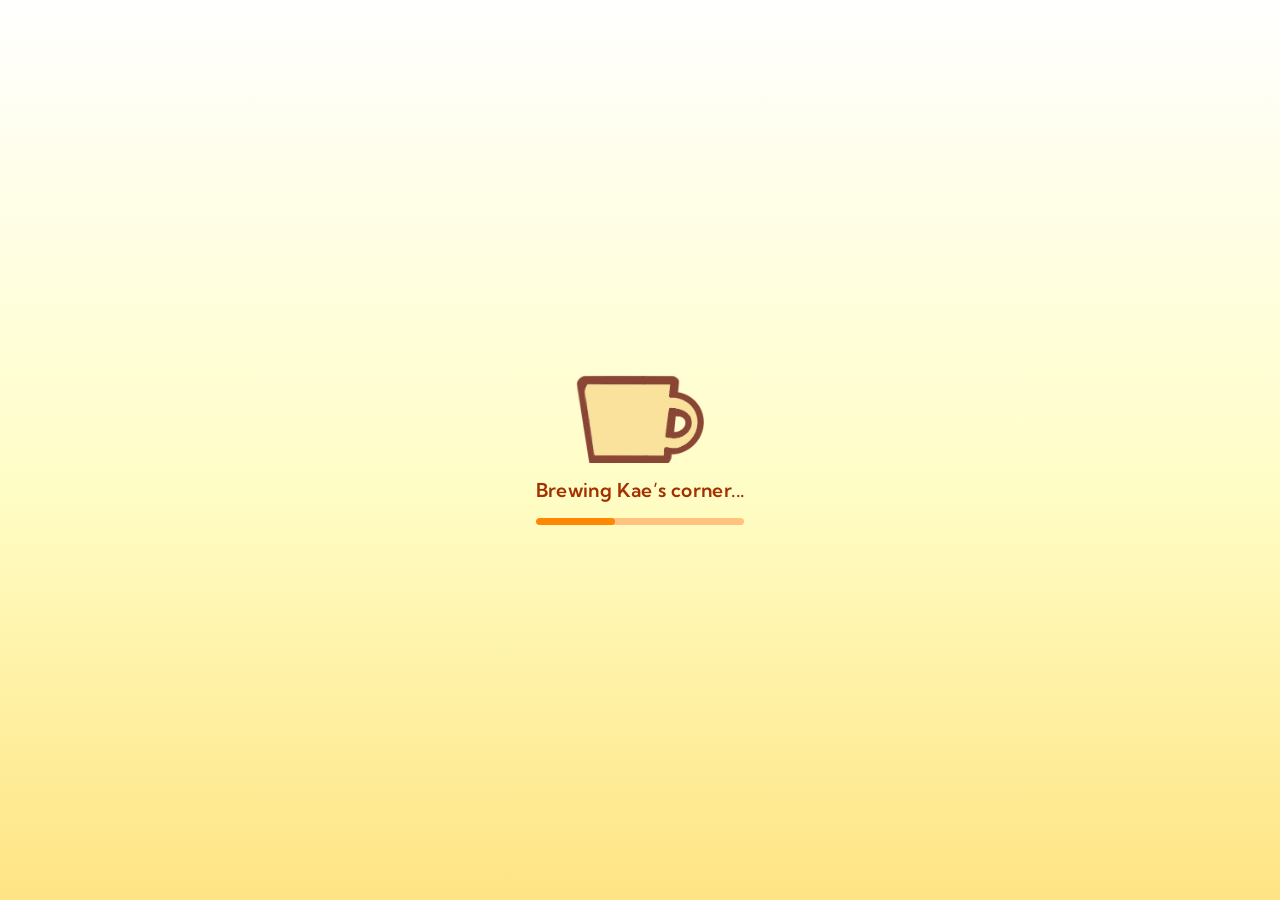
==== commit 4ac9011d: "add: personal URLs" ====
--- a/index.html
+++ b/index.html
@@ -211,8 +211,8 @@
   <footer class="site-footer">
     <div class="social">
       <!-- TODO: replace the two "#" with your real LinkedIn and GitHub URLs. -->
-      <a href="#" aria-label="LinkedIn"><svg class="icon" viewBox="0 0 24 24"><path d="M4.5 10v8.6M4.5 5.7v.1M9.5 18.6V10M9.5 13.6a3.6 3.6 0 0 1 7.2 0v5"/></svg></a>
-      <a href="#" aria-label="GitHub"><svg class="icon" viewBox="0 0 24 24"><path d="M7.2 6.8 6.4 3.4c-.1-.5.5-.7.8-.4l2.3 1.9a9.4 9.4 0 0 1 5 0L16.800 3c.3-.3.9-.1.8.4l-.8 3.400c1.200 1.100 1.900 2.700 1.900 4.400 0 3.900-2.700 6.200-6.400 6.200s-6.400-2.300-6.400-6.200c0-1.700.7-3.300 2-4.400z"/><path d="M9.700 11.400v.1M14.300 11.400v.1M11 13.400q1 .8 2 0M9.500 19.800c0-1 1-1.600 2.500-1.600s2.500.6 2.500 1.600"/></svg></a>
+      <a href="https://www.linkedin.com/in/katelyn-ong-iko-86173b432/" aria-label="LinkedIn"><svg class="icon" viewBox="0 0 24 24"><path d="M4.5 10v8.6M4.5 5.7v.1M9.5 18.6V10M9.5 13.6a3.6 3.6 0 0 1 7.2 0v5"/></svg></a>
+      <a href="https://github.com/kmong-iko/" aria-label="GitHub"><svg class="icon" viewBox="0 0 24 24"><path d="M7.2 6.8 6.4 3.4c-.1-.5.5-.7.8-.4l2.3 1.9a9.4 9.4 0 0 1 5 0L16.800 3c.3-.3.9-.1.8.4l-.8 3.400c1.200 1.100 1.900 2.700 1.900 4.400 0 3.900-2.700 6.200-6.400 6.200s-6.400-2.300-6.400-6.200c0-1.700.7-3.300 2-4.400z"/><path d="M9.700 11.400v.1M14.300 11.400v.1M11 13.400q1 .8 2 0M9.500 19.800c0-1 1-1.600 2.500-1.600s2.500.6 2.500 1.600"/></svg></a>
       <a href="mailto:kmongiko.dev@gmail.com" aria-label="Email"><svg class="icon icon--mail" viewBox="0 0 24 24"><rect x="2.6" y="4.6" width="18.8" height="14.8" rx="3.2"/><path d="m3.4 7.2 8.6 6.2 8.6-6.2"/></svg></a>
     </div>
     <small>© 2026 Katelyn Ong-iko</small>
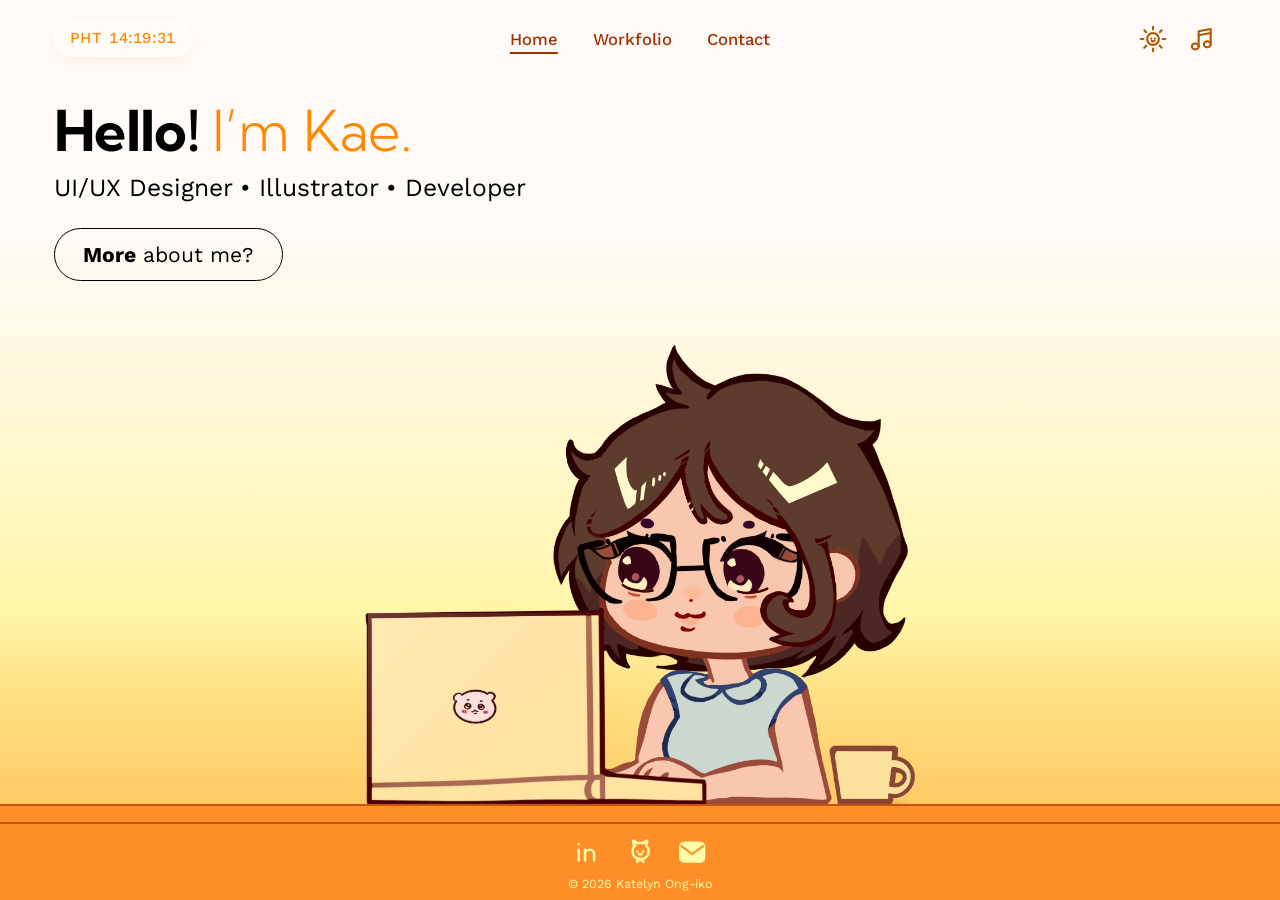
==== commit d0677c66: "fix: improve home and contact responsive layouts" ====
--- a/index.html
+++ b/index.html
@@ -3,7 +3,7 @@
 <head>
   <meta charset="utf-8">
   <meta name="viewport" content="width=device-width, initial-scale=1, viewport-fit=cover">
-  <title>kae's tambayan</title>
+  <title>Kae — UI/UX Designer, Illustrator, Developer</title>
   <link rel="icon" href="data:image/svg+xml,%3Csvg xmlns='http://www.w3.org/2000/svg' viewBox='0 0 100 100'%3E%3Ctext y='.9em' font-size='90'%3E☕%3C/text%3E%3C/svg%3E">
 
   <link rel="preconnect" href="https://fonts.googleapis.com">
@@ -211,8 +211,8 @@
   <footer class="site-footer">
     <div class="social">
       <!-- TODO: replace the two "#" with your real LinkedIn and GitHub URLs. -->
-      <a href="https://www.linkedin.com/in/katelyn-ong-iko-86173b432/" aria-label="LinkedIn"><svg class="icon" viewBox="0 0 24 24"><path d="M4.5 10v8.6M4.5 5.7v.1M9.5 18.6V10M9.5 13.6a3.6 3.6 0 0 1 7.2 0v5"/></svg></a>
-      <a href="https://github.com/kmong-iko/" aria-label="GitHub"><svg class="icon" viewBox="0 0 24 24"><path d="M7.2 6.8 6.4 3.4c-.1-.5.5-.7.8-.4l2.3 1.9a9.4 9.4 0 0 1 5 0L16.800 3c.3-.3.9-.1.8.4l-.8 3.400c1.200 1.100 1.900 2.700 1.900 4.400 0 3.900-2.700 6.200-6.400 6.200s-6.400-2.300-6.400-6.200c0-1.700.7-3.300 2-4.400z"/><path d="M9.700 11.400v.1M14.300 11.400v.1M11 13.400q1 .8 2 0M9.500 19.800c0-1 1-1.600 2.500-1.600s2.500.6 2.500 1.600"/></svg></a>
+      <a href="#" aria-label="LinkedIn"><svg class="icon" viewBox="0 0 24 24"><path d="M4.5 10v8.6M4.5 5.7v.1M9.5 18.6V10M9.5 13.6a3.6 3.6 0 0 1 7.2 0v5"/></svg></a>
+      <a href="#" aria-label="GitHub"><svg class="icon" viewBox="0 0 24 24"><path d="M7.2 6.8 6.4 3.4c-.1-.5.5-.7.8-.4l2.3 1.9a9.4 9.4 0 0 1 5 0L16.800 3c.3-.3.9-.1.8.4l-.8 3.400c1.200 1.100 1.900 2.700 1.900 4.400 0 3.900-2.700 6.200-6.400 6.200s-6.400-2.300-6.400-6.200c0-1.700.7-3.300 2-4.400z"/><path d="M9.700 11.400v.1M14.300 11.400v.1M11 13.400q1 .8 2 0M9.500 19.800c0-1 1-1.600 2.500-1.600s2.500.6 2.500 1.600"/></svg></a>
       <a href="mailto:kmongiko.dev@gmail.com" aria-label="Email"><svg class="icon icon--mail" viewBox="0 0 24 24"><rect x="2.6" y="4.6" width="18.8" height="14.8" rx="3.2"/><path d="m3.4 7.2 8.6 6.2 8.6-6.2"/></svg></a>
     </div>
     <small>© 2026 Katelyn Ong-iko</small>
--- a/css/styles.css
+++ b/css/styles.css
@@ -1065,3 +1065,59 @@
 .toast .icon { flex: none; width: 1.4rem; height: 1.4rem; color: var(--accent); stroke-width: 1.8; }
 .toast p { flex: 1; }
 .toast button { flex: none; width: 1.9rem; height: 1.9rem; border: 0; border-radius: 50%; background: none; color: inherit; font-size: 1.3rem; line-height: 1; cursor: pointer; }
+
+/* 20. Fit-to-viewport: Home (all sizes) and Contact (phones only) never scroll ------------------------ */
+:root[data-page="home"],
+:root[data-page="home"] body { overflow: hidden; overscroll-behavior: none; }
+:root[data-page="home"] .view--home {
+  height: 100vh; height: 100dvh; min-height: 0; overflow: hidden;   /* exactly one screen; the avatar stays put */
+  grid-template-rows: minmax(0, 1fr);
+}
+
+@media (max-width: 760px) {
+  :root[data-page="home"] .view--home {
+    grid-template-rows: minmax(0, 1fr) auto;
+    --scene-w: clamp(10rem, min(92vw, calc((100dvh - 28rem) * 1.198)), 34rem); /* shrinks on short phones instead of overflowing */
+  }
+
+  /* Contact on phones: one screen, no avatar / bubbles (they would not fit) */
+  :root[data-page="contact"],
+  :root[data-page="contact"] body { overflow: hidden; overscroll-behavior: none; }
+  :root[data-page="contact"] .view--home { height: 100vh; height: 100dvh; min-height: 0; overflow: hidden; grid-template-rows: minmax(0, 1fr); }
+  :root[data-page="contact"] .stage { display: none; }
+  :root[data-page="contact"] .contact {
+    align-self: center;
+    max-height: 100%;
+    overflow-y: auto;            /* safety net only: on very small screens the form scrolls inside itself, never the page */
+    overscroll-behavior: contain;
+    padding: 0.25rem 0 0.9rem;
+    scrollbar-width: none;
+  }
+  :root[data-page="contact"] .contact::-webkit-scrollbar { display: none; }
+}
+
+/* Shorter phones: tighten the contact form so it still fits whole */
+@media (max-width: 760px) and (max-height: 800px) {
+  .contact__title { font-size: clamp(1.8rem, 11cqw, 2.6rem); }
+  .contact__lead { margin-top: 0.15rem; font-size: 0.8rem; line-height: 1.25; }
+  .note { margin-top: 0.6rem; padding: 0.6rem 1.2rem 0.8rem; }
+  .note label { margin-top: 0.2rem; font-size: 0.76rem; }
+  .note input, .note textarea { padding: 0.35rem 0.6rem; font-size: 0.85rem; }
+  .note textarea { min-height: 3.4rem; }
+  .note__captcha { margin-top: 0.5rem; }
+  .note__send { margin-top: 0.5rem; padding: 0.4rem 1rem; }
+  .note__status { min-height: 0.9rem; margin-top: 0.25rem; }
+}
+@media (max-width: 760px) and (max-height: 680px) {
+  .contact__lead { display: none; }
+}
+@media (max-width: 760px) and (max-height: 700px) {
+  .contact__title { font-size: clamp(1.6rem, 9.5cqw, 2.1rem); }
+  .note { margin-top: 0.4rem; padding: 0.5rem 1rem 0.6rem; }
+  .note label { margin-top: 0.12rem; font-size: 0.72rem; }
+  .note input, .note textarea { margin-top: 0.1rem; padding: 0.28rem 0.55rem; font-size: 0.82rem; }
+  .note textarea { min-height: 2.6rem; }
+  .note__captcha { min-height: 4.1rem; margin-top: 0.35rem; }
+  .note__send { margin-top: 0.35rem; padding: 0.32rem 1rem; font-size: 0.88rem; }
+  .note__status { margin-top: 0.15rem; font-size: 0.74rem; }
+}
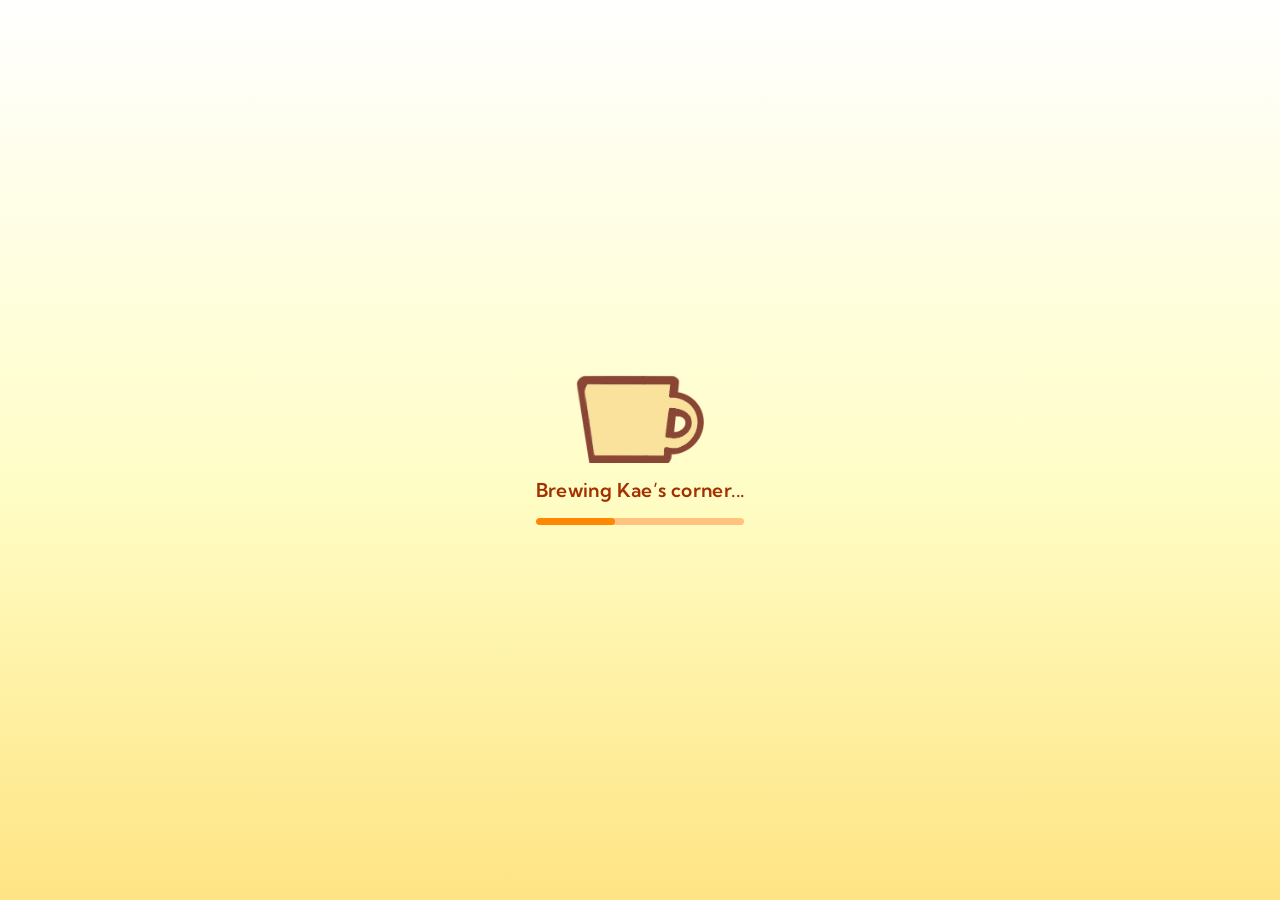
==== commit dd99d45a: "docs: update project portfolio descriptions and case studies" ====
--- a/index.html
+++ b/index.html
@@ -211,8 +211,8 @@
   <footer class="site-footer">
     <div class="social">
       <!-- TODO: replace the two "#" with your real LinkedIn and GitHub URLs. -->
-      <a href="#" aria-label="LinkedIn"><svg class="icon" viewBox="0 0 24 24"><path d="M4.5 10v8.6M4.5 5.7v.1M9.5 18.6V10M9.5 13.6a3.6 3.6 0 0 1 7.2 0v5"/></svg></a>
-      <a href="#" aria-label="GitHub"><svg class="icon" viewBox="0 0 24 24"><path d="M7.2 6.8 6.4 3.4c-.1-.5.5-.7.8-.4l2.3 1.9a9.4 9.4 0 0 1 5 0L16.800 3c.3-.3.9-.1.8.4l-.8 3.400c1.200 1.100 1.900 2.700 1.900 4.400 0 3.900-2.700 6.200-6.400 6.200s-6.400-2.300-6.400-6.200c0-1.700.7-3.300 2-4.400z"/><path d="M9.700 11.400v.1M14.300 11.400v.1M11 13.400q1 .8 2 0M9.500 19.800c0-1 1-1.600 2.500-1.600s2.500.6 2.500 1.600"/></svg></a>
+      <a href="https://www.linkedin.com/in/katelyn-ong-iko-86173b432/" aria-label="LinkedIn"><svg class="icon" viewBox="0 0 24 24"><path d="M4.5 10v8.6M4.5 5.7v.1M9.5 18.6V10M9.5 13.6a3.6 3.6 0 0 1 7.2 0v5"/></svg></a>
+      <a href="https://github.com/kmong-iko" aria-label="GitHub"><svg class="icon" viewBox="0 0 24 24"><path d="M7.2 6.8 6.4 3.4c-.1-.5.5-.7.8-.4l2.3 1.9a9.4 9.4 0 0 1 5 0L16.800 3c.3-.3.9-.1.8.4l-.8 3.400c1.200 1.100 1.900 2.700 1.900 4.400 0 3.900-2.700 6.200-6.400 6.200s-6.400-2.300-6.400-6.200c0-1.700.7-3.300 2-4.400z"/><path d="M9.700 11.400v.1M14.300 11.400v.1M11 13.400q1 .8 2 0M9.500 19.800c0-1 1-1.600 2.500-1.600s2.500.6 2.500 1.600"/></svg></a>
       <a href="mailto:kmongiko.dev@gmail.com" aria-label="Email"><svg class="icon icon--mail" viewBox="0 0 24 24"><rect x="2.6" y="4.6" width="18.8" height="14.8" rx="3.2"/><path d="m3.4 7.2 8.6 6.2 8.6-6.2"/></svg></a>
     </div>
     <small>© 2026 Katelyn Ong-iko</small>
